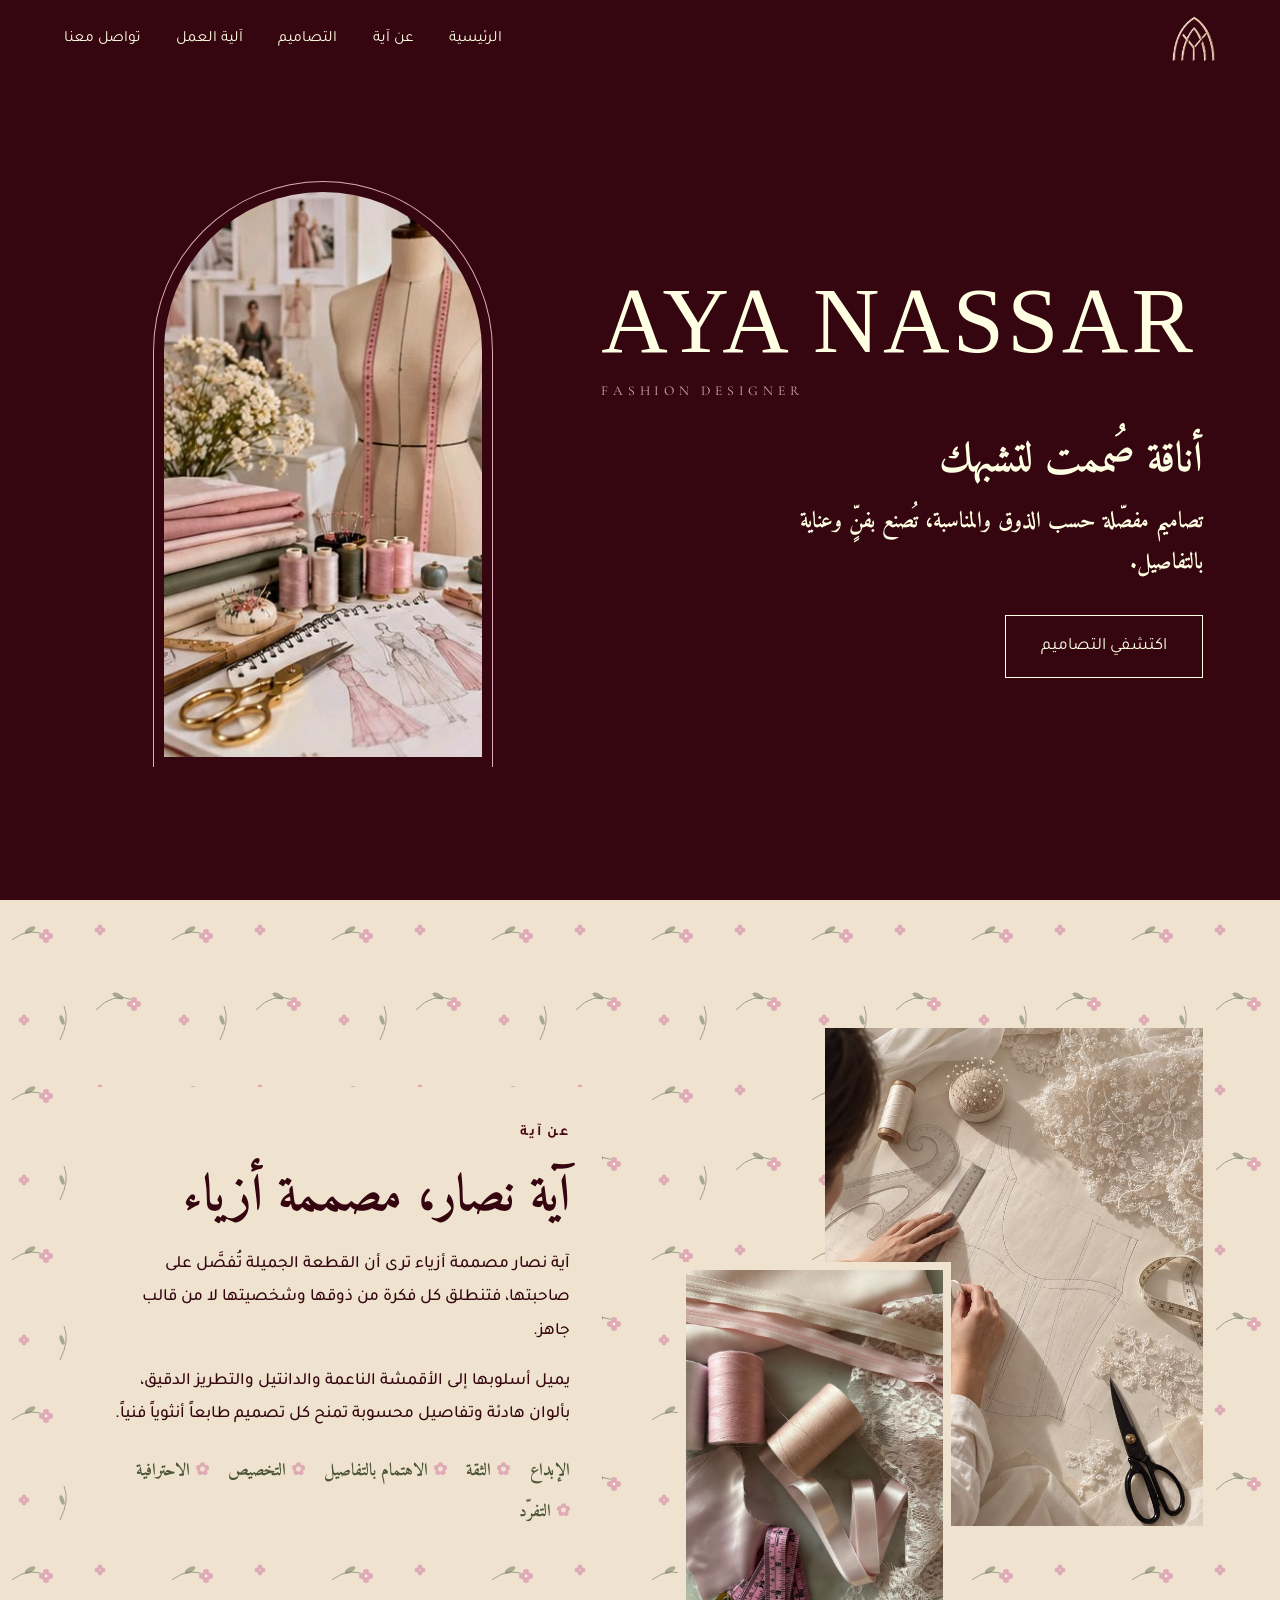
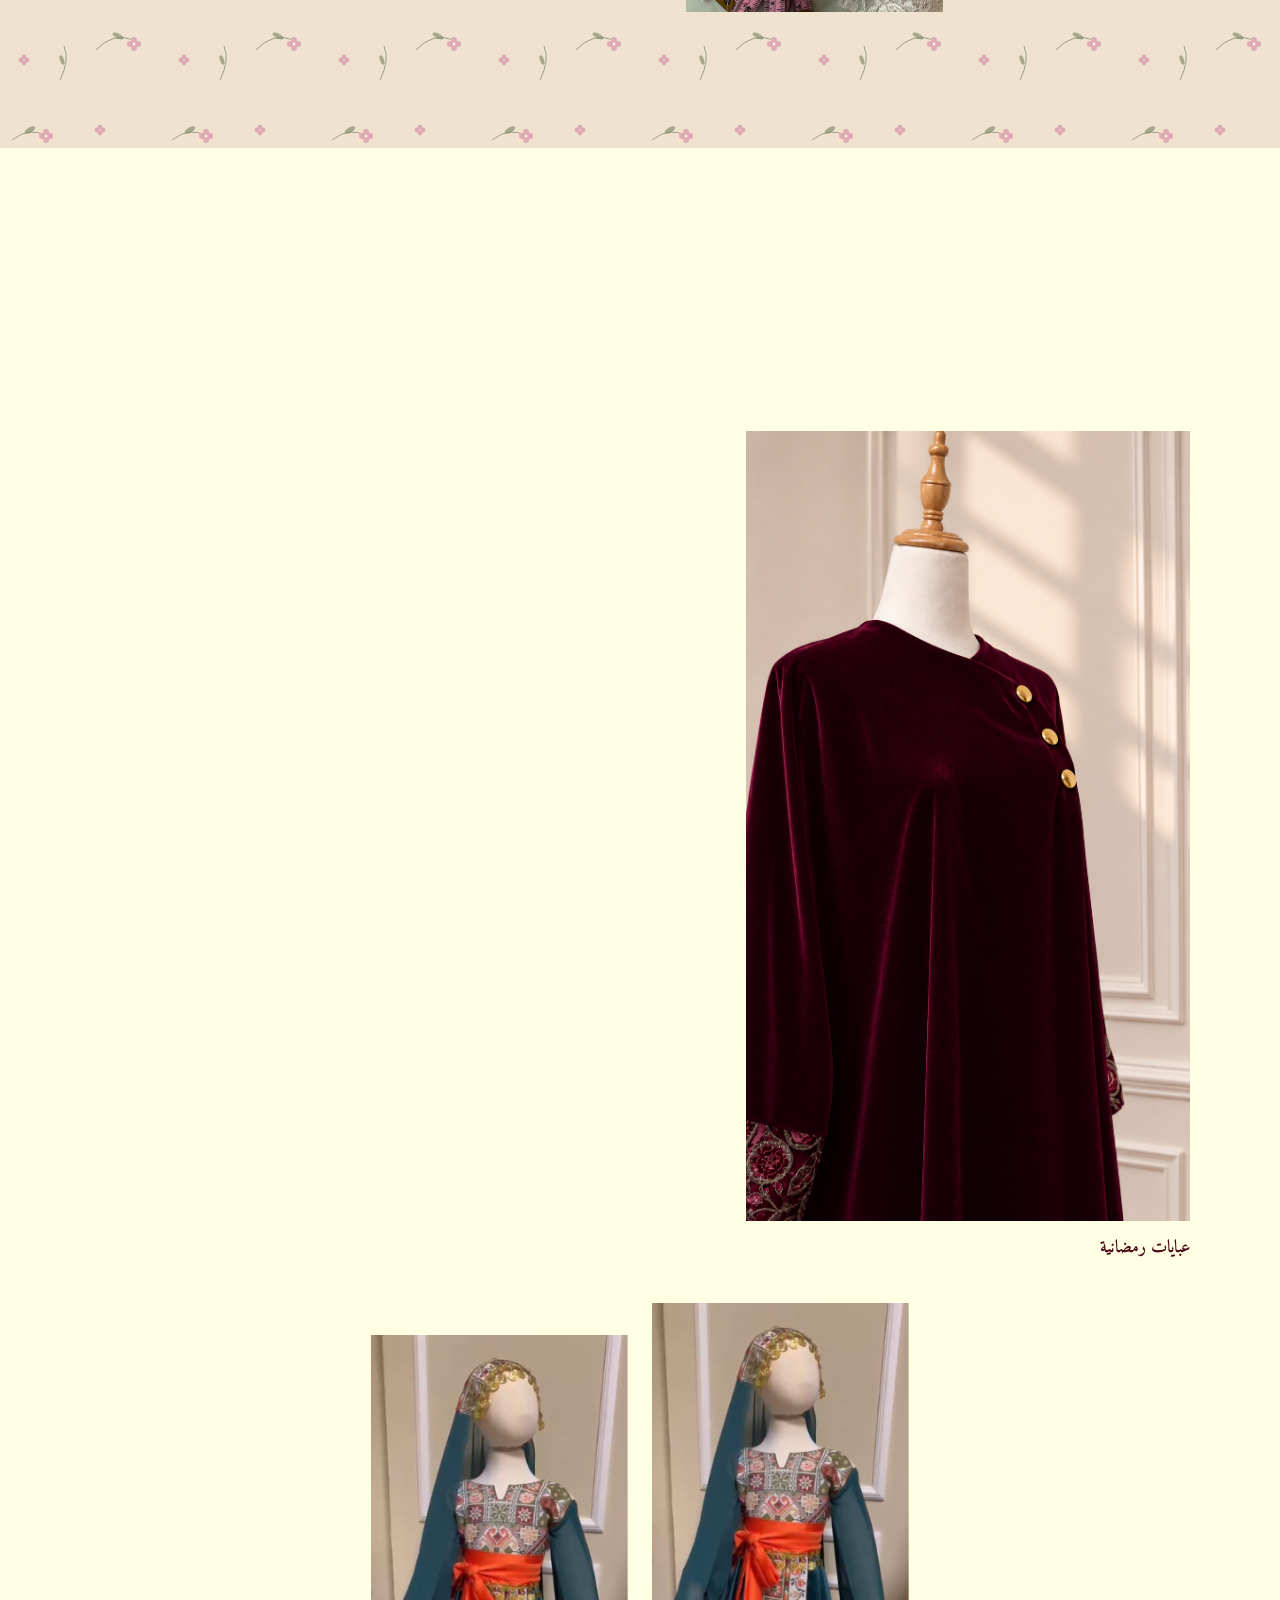
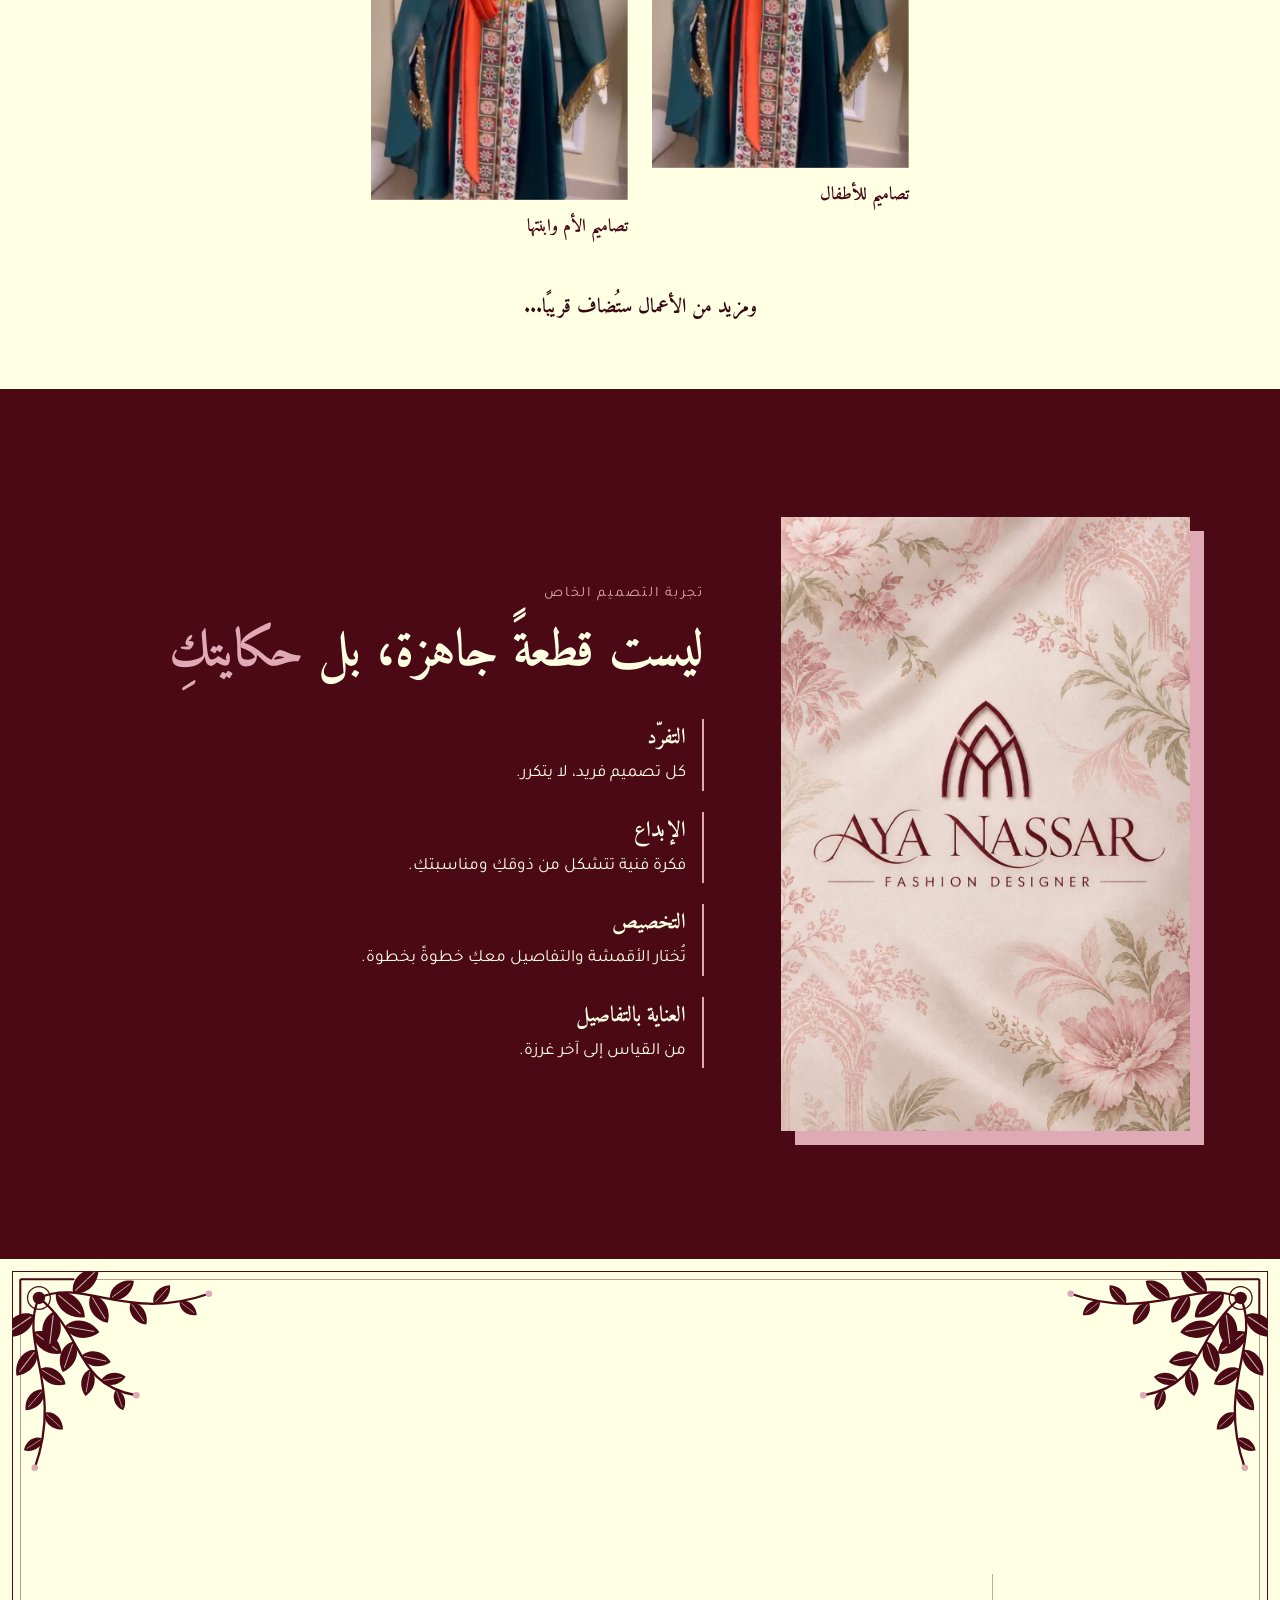
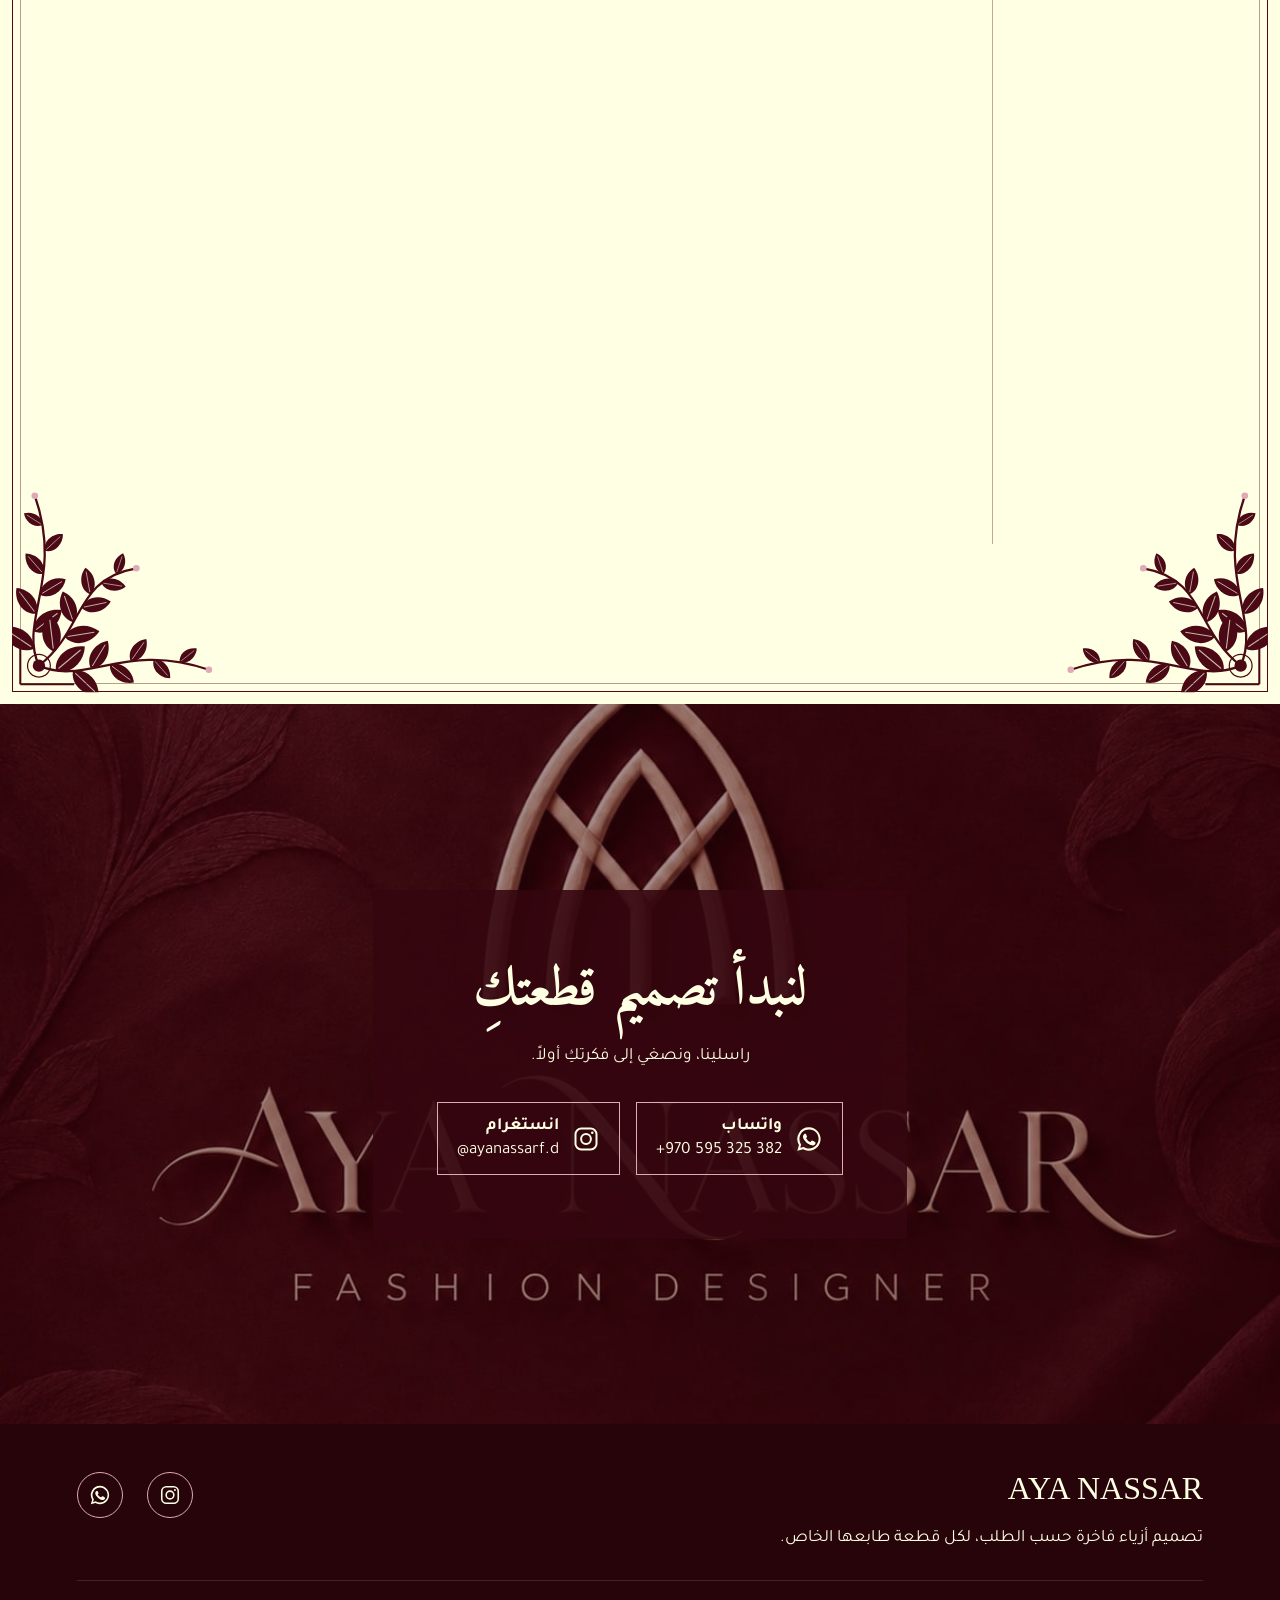
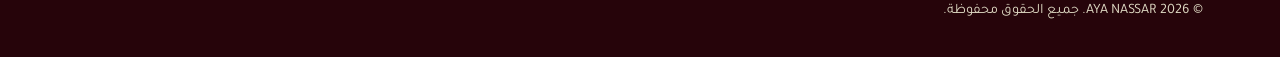
==== index.html @ 15ba4a1b "Update index.html" ====
<!DOCTYPE html>
<html lang="ar" dir="rtl">
<head>
<meta charset="utf-8">
<meta name="viewport" content="width=device-width, initial-scale=1, viewport-fit=cover">
<title>AYA NASSAR | تصميم أزياء فاخرة حسب الطلب</title>
<meta name="description" content="AYA NASSAR: تصاميم أزياء فاخرة مفصّلة حسب الذوق والمناسبة. فساتين سهرة، تصاميم خاصة، أزياء الأم وابنتها، وعبايات رمضانية.">
<meta name="theme-color" content="#8B0000">
<meta property="og:title" content="AYA NASSAR | Fashion Designer">
<meta property="og:description" content="تصاميم أزياء فاخرة، كل قطعة فريدة بذوقك أنتِ.">
<meta property="og:image" content="assets/images/pic4.jpg">
<link rel="preconnect" href="https://fonts.googleapis.com">
<link rel="preconnect" href="https://fonts.gstatic.com" crossorigin>
<link href="https://fonts.googleapis.com/css2?family=Amiri:wght@400;700&family=Cormorant+Garamond:wght@500;600&family=Great+Vibes&family=Tajawal:wght@300;400;500&display=swap" rel="stylesheet">
<link rel="stylesheet" href="style.css">
</head>
<body>
<svg width="0" height="0" style="position:absolute" aria-hidden="true" focusable="false"><defs><symbol id="corner" viewBox="0 0 210 210">
<path d="M8 8H60M8 8V60" stroke="currentColor" stroke-width="2" fill="none"/>
<circle cx="26" cy="26" r="6" fill="currentColor"/><circle cx="26" cy="26" r="11" fill="none" stroke="currentColor" stroke-width="1.2"/>
<path d="M26 26 C70 6 110 50 190 22" fill="none" stroke="currentColor" stroke-width="2.2" stroke-linecap="round"/><g transform="translate(42.4 21.2) rotate(40.0) scale(1.07)"><path d="M0 0C7-11 24-11 34 0C24 11 7 11 0 0Z" fill="currentColor"/><path d="M3 0H29" stroke="#FFFFE4" stroke-width="1" opacity=".7"/></g><g transform="translate(58.9 20.9) rotate(-43.5) scale(1.00)"><path d="M0 0C7-11 24-11 34 0C24 11 7 11 0 0Z" fill="currentColor"/><path d="M3 0H29" stroke="#FFFFE4" stroke-width="1" opacity=".7"/></g><g transform="translate(76.1 23.3) rotate(58.7) scale(0.92)"><path d="M0 0C7-11 24-11 34 0C24 11 7 11 0 0Z" fill="currentColor"/><path d="M3 0H29" stroke="#FFFFE4" stroke-width="1" opacity=".7"/></g><g transform="translate(94.5 27.0) rotate(-36.9) scale(0.85)"><path d="M0 0C7-11 24-11 34 0C24 11 7 11 0 0Z" fill="currentColor"/><path d="M3 0H29" stroke="#FFFFE4" stroke-width="1" opacity=".7"/></g><g transform="translate(114.6 30.3) rotate(55.0) scale(0.77)"><path d="M0 0C7-11 24-11 34 0C24 11 7 11 0 0Z" fill="currentColor"/><path d="M3 0H29" stroke="#FFFFE4" stroke-width="1" opacity=".7"/></g><g transform="translate(136.8 31.6) rotate(-48.5) scale(0.70)"><path d="M0 0C7-11 24-11 34 0C24 11 7 11 0 0Z" fill="currentColor"/><path d="M3 0H29" stroke="#FFFFE4" stroke-width="1" opacity=".7"/></g><g transform="translate(161.8 29.4) rotate(38.3) scale(0.62)"><path d="M0 0C7-11 24-11 34 0C24 11 7 11 0 0Z" fill="currentColor"/><path d="M3 0H29" stroke="#FFFFE4" stroke-width="1" opacity=".7"/></g><circle cx="190.0" cy="22.0" r="3.2" fill="#DFA9B6"/><path d="M26 26 C6 70 50 110 22 190" fill="none" stroke="currentColor" stroke-width="2.2" stroke-linecap="round"/><g transform="translate(21.2 42.4) rotate(146.0) scale(1.07)"><path d="M0 0C7-11 24-11 34 0C24 11 7 11 0 0Z" fill="currentColor"/><path d="M3 0H29" stroke="#FFFFE4" stroke-width="1" opacity=".7"/></g><g transform="translate(20.9 58.9) rotate(37.5) scale(1.00)"><path d="M0 0C7-11 24-11 34 0C24 11 7 11 0 0Z" fill="currentColor"/><path d="M3 0H29" stroke="#FFFFE4" stroke-width="1" opacity=".7"/></g><g transform="translate(23.3 76.1) rotate(127.3) scale(0.92)"><path d="M0 0C7-11 24-11 34 0C24 11 7 11 0 0Z" fill="currentColor"/><path d="M3 0H29" stroke="#FFFFE4" stroke-width="1" opacity=".7"/></g><g transform="translate(27.0 94.5) rotate(30.9) scale(0.85)"><path d="M0 0C7-11 24-11 34 0C24 11 7 11 0 0Z" fill="currentColor"/><path d="M3 0H29" stroke="#FFFFE4" stroke-width="1" opacity=".7"/></g><g transform="translate(30.3 114.6) rotate(131.0) scale(0.77)"><path d="M0 0C7-11 24-11 34 0C24 11 7 11 0 0Z" fill="currentColor"/><path d="M3 0H29" stroke="#FFFFE4" stroke-width="1" opacity=".7"/></g><g transform="translate(31.6 136.8) rotate(42.5) scale(0.70)"><path d="M0 0C7-11 24-11 34 0C24 11 7 11 0 0Z" fill="currentColor"/><path d="M3 0H29" stroke="#FFFFE4" stroke-width="1" opacity=".7"/></g><g transform="translate(29.4 161.8) rotate(147.7) scale(0.62)"><path d="M0 0C7-11 24-11 34 0C24 11 7 11 0 0Z" fill="currentColor"/><path d="M3 0H29" stroke="#FFFFE4" stroke-width="1" opacity=".7"/></g><circle cx="22.0" cy="190.0" r="3.2" fill="#DFA9B6"/><path d="M26 26 C70 60 60 110 120 120" fill="none" stroke="currentColor" stroke-width="2.2" stroke-linecap="round"/><g transform="translate(40.2 39.4) rotate(96.9) scale(1.07)"><path d="M0 0C7-11 24-11 34 0C24 11 7 11 0 0Z" fill="currentColor"/><path d="M3 0H29" stroke="#FFFFE4" stroke-width="1" opacity=".7"/></g><g transform="translate(50.8 53.6) rotate(9.3) scale(1.00)"><path d="M0 0C7-11 24-11 34 0C24 11 7 11 0 0Z" fill="currentColor"/><path d="M3 0H29" stroke="#FFFFE4" stroke-width="1" opacity=".7"/></g><g transform="translate(59.3 68.0) rotate(109.2) scale(0.92)"><path d="M0 0C7-11 24-11 34 0C24 11 7 11 0 0Z" fill="currentColor"/><path d="M3 0H29" stroke="#FFFFE4" stroke-width="1" opacity=".7"/></g><g transform="translate(67.0 82.0) rotate(11.7) scale(0.85)"><path d="M0 0C7-11 24-11 34 0C24 11 7 11 0 0Z" fill="currentColor"/><path d="M3 0H29" stroke="#FFFFE4" stroke-width="1" opacity=".7"/></g><g transform="translate(75.5 94.8) rotate(100.2) scale(0.77)"><path d="M0 0C7-11 24-11 34 0C24 11 7 11 0 0Z" fill="currentColor"/><path d="M3 0H29" stroke="#FFFFE4" stroke-width="1" opacity=".7"/></g><g transform="translate(86.2 105.9) rotate(-9.0) scale(0.70)"><path d="M0 0C7-11 24-11 34 0C24 11 7 11 0 0Z" fill="currentColor"/><path d="M3 0H29" stroke="#FFFFE4" stroke-width="1" opacity=".7"/></g><g transform="translate(100.5 114.5) rotate(71.3) scale(0.62)"><path d="M0 0C7-11 24-11 34 0C24 11 7 11 0 0Z" fill="currentColor"/><path d="M3 0H29" stroke="#FFFFE4" stroke-width="1" opacity=".7"/></g><circle cx="120.0" cy="120.0" r="3.2" fill="#DFA9B6"/>
</symbol></defs></svg>
<a class="skip" href="#main">تخطَّي إلى المحتوى</a>

<!-- ============ A. NAVIGATION ============ -->
<header class="nav" id="nav">
  <a class="logo" href="#home" aria-label="AYA NASSAR، الرئيسية"><img src="assets/logo/monogram.png" width="309" height="326" alt="شعار AYA NASSAR"></a>
  <button class="burger" id="burger" aria-expanded="false" aria-controls="menu" aria-label="القائمة"><span></span><span></span></button>
  <nav class="menu" id="menu" aria-label="التنقل الرئيسي">
    <a href="#home">الرئيسية</a>
    <a href="#about">عن آية</a>
    <a href="#collections">التصاميم</a>
    <a href="#process">آلية العمل</a>
    <a href="#contact">تواصل معنا</a>
  </nav>
</header>

<main id="main">
<!-- ============ B. HERO ============ -->
<section class="hero" id="home">
  <div class="hero-text">
    <h1 class="hero-name">AYA NASSAR</h1>
    <p class="eyebrow latin">FASHION DESIGNER</p>
    <!-- TEMP headline: replace once final tagline is approved -->
    <p class="hero-head">أناقة صُممت لتشبهك</p>
    <p class="hero-sub">تصاميم مفصّلة حسب الذوق والمناسبة، تُصنع بفنٍّ وعناية بالتفاصيل.</p>
    <a class="btn" href="#collections">اكتشفي التصاميم</a>
  </div>
  <figure class="hero-fig">
    <div class="arch"><img src="assets/images/pic1.jpg" width="328" height="583" alt="أتيليه AYA: مانيكان بشريط قياس وأقمشة وخيوط وسكتشات تصاميم" fetchpriority="high"></div>
    <span class="flora f1" aria-hidden="true"></span>
  </figure>
</section>

<!-- ============ C. ABOUT ============ -->
<section class="sec light floral" id="about">
  <div class="about">
    <div class="about-imgs reveal">
      <img class="a1" src="assets/images/pic2.jpg" width="736" height="970" loading="lazy" alt="يدان ترسمان باترون فستان على القماش بالمسطرة والطباشير">
      <img class="a2" src="assets/images/pic3.jpg" width="736" height="981" loading="lazy" alt="شرائط ساتان وخيوط ودانتيل بدرجات الوردي والبيج">
    </div>
    <div class="about-text reveal">
      <p class="eyebrow">عن آية</p>
      <h2>آية نصار، مصممة أزياء</h2>
      <p>آية نصار مصممة أزياء ترى أن القطعة الجميلة تُفصَّل على صاحبتها، فتنطلق كل فكرة من ذوقها وشخصيتها لا من قالب جاهز.</p>
      <p>يميل أسلوبها إلى الأقمشة الناعمة والدانتيل والتطريز الدقيق، بألوان هادئة وتفاصيل محسوبة تمنح كل تصميم طابعاً أنثوياً فنياً.</p>
      <ul class="values"><li>الإبداع</li><li>الثقة</li><li>الاهتمام بالتفاصيل</li><li>التخصيص</li><li>الاحترافية</li><li>التفرّد</li></ul>
    </div>
  </div>
</section>

<!-- ============ D. COLLECTIONS ============ -->
<section class="sec light" id="collections">
  <header class="sec-head reveal">
    <p class="eyebrow">التصاميم</p>
    <h2>من أعمال AYA</h2>
  </header>
 <div class="gallery">
    <figure class="g gA reveal"><button data-lb data-cap="عباية رمضانية من المخمل" aria-label="تكبير: عباية رمضانية من المخمل"><img src="assets/images/pic10.png" width="941" height="1672" loading="lazy" alt="عباية رمضانية من المخمل الخمري بأزرار ذهبية وتطريز عند الأكمام"></button><figcaption>عبايات رمضانية</figcaption></figure>
    <figure class="g gB reveal"><button data-lb data-cap="فستان سهرة مطرّز" aria-label="تكبير: فستان سهرة مطرّز"><img src="assets/images/pic6.png" width="289" height="522" loading="lazy" alt="فستان سهرة أزرق سماوي بتطريز دقيق على المانيكان"></button><figcaption>فساتين السهرة والمناسبات</figcaption></figure>
    <figure class="g gC reveal"><button data-lb data-cap="تصميم للأطفال" aria-label="تكبير: تصميم للأطفال"><img src="assets/images/pic9.jpg" width="1100" height="1956" loading="lazy" alt="طفلة ترتدي فستاناً أبيض بتطريز ورود وردية وشالاً وردياً"></button><figcaption>تصاميم للأطفال</figcaption></figure>
       <figure class="g gD reveal"><button data-lb data-cap="تصميم للأطفال بتطريز ذهبي" aria-label="تكبير: تصميم للأطفال بتطريز ذهبي"><img src="assets/images/pic8.png" width="290" height="522" loading="lazy" alt="ثوب أسود بزخارف ذهبية وحزام على المانيكان"></button><figcaption>تصاميم للأطفال</figcaption></figure> 
   <figure class="g gE reveal"><button data-lb data-cap="تصميم تراثي للصغيرات" aria-label="تكبير: تصميم تراثي للصغيرات"><img src="assets/images/pic8.png" width="290" height="525" loading="lazy" alt="ثوب تراثي أخضر مزرق بتطريز وحزام برتقالي لطفلة"></button><figcaption>تصاميم الأم وابنتها</figcaption></figure>
  </div>
  <p class="note reveal">ومزيد من الأعمال ستُضاف قريبًا...</p>
</section>

<!-- ============ E. CUSTOM EXPERIENCE ============ -->
<section class="sec dark alt" id="custom">
  <div class="custom">
    <figure class="custom-fig reveal"><img src="assets/images/pic5.jpg" width="1024" height="1536" loading="lazy" alt="شعار AYA Nassar فوق نقشة زهور وردية ناعمة"></figure>
    <div class="custom-text reveal">
      <p class="eyebrow">تجربة التصميم الخاص</p>
      <h2>ليست قطعةً جاهزة، بل <em>حكايتكِ</em></h2>
      <dl>
        <div><dt>التفرّد</dt><dd>كل تصميم فريد، لا يتكرر.</dd></div>
        <div><dt>الإبداع</dt><dd>فكرة فنية تتشكل من ذوقكِ ومناسبتكِ.</dd></div>
        <div><dt>التخصيص</dt><dd>تُختار الأقمشة والتفاصيل معكِ خطوةً بخطوة.</dd></div>
        <div><dt>العناية بالتفاصيل</dt><dd>من القياس إلى آخر غرزة.</dd></div>
      </dl>
    </div>
  </div>
</section>

<!-- ============ F. PROCESS ============ -->
<section class="sec process" id="process">
  <svg class="orn tl" aria-hidden="true" focusable="false"><use href="#corner"/></svg><svg class="orn tr" aria-hidden="true" focusable="false"><use href="#corner"/></svg><svg class="orn bl" aria-hidden="true" focusable="false"><use href="#corner"/></svg><svg class="orn br" aria-hidden="true" focusable="false"><use href="#corner"/></svg>
  <header class="sec-head reveal"><p class="eyebrow">آلية العمل</p><h2>رحلتكِ مع AYA في خمس مراحل</h2></header>
  <ol class="steps">
    <li class="reveal"><span class="num">١</span><h3>التواصل والاستشارة الأولية</h3><p>تبدأ الرحلة بالتواصل لفهم فكرة العميلة واحتياجاتها وتحديد موعد اللقاء.</p></li>
    <li class="reveal"><span class="num">٢</span><h3>اللقاء الأول والاتفاق</h3><p>مناقشة التصميم والموديل والتفاصيل والاتفاق على السعر.</p></li>
    <li class="reveal"><span class="num">٣</span><h3>اختيار الأقمشة والتفاصيل</h3><p>اختيار الأقمشة والخامات المناسبة بالتعاون مع العميلة.</p></li>
    <li class="reveal"><span class="num">٤</span><h3>التصميم والتنفيذ</h3><p>إعداد التصميم وأخذ القياسات والتفصيل والخياطة مع المتابعة خلال مراحل العمل.</p></li>
    <li class="reveal"><span class="num">٥</span><h3>التجربة والتسليم</h3><p>التجربة النهائية وإجراء التعديلات الضرورية ثم تسليم القطعة.</p></li>
  </ol>
</section>

<!-- ============ G. FINAL CTA ============ -->
<section class="cta" id="contact">
  <img class="cta-bg" src="assets/images/pic4.jpg" width="1212" height="1297" loading="lazy" alt="شعار AYA Nassar على خلفية بورغندي منقوشة">
  <div class="cta-box reveal">
    <h2>لنبدأ تصميم قطعتكِ</h2>
    <p>راسلينا، ونصغي إلى فكرتكِ أولاً.</p>
    <div class="contact-list">
      <a class="contact" href="https://wa.me/970595325382" target="_blank" rel="noopener" aria-label="واتساب: 970595325382+"><svg viewBox="0 0 24 24" aria-hidden="true"><path fill="currentColor" d="M12 2a10 10 0 0 0-8.6 15.1L2 22l5-1.3A10 10 0 1 0 12 2zm0 18.2c-1.5 0-3-.4-4.2-1.200l-.3-.2-3 .8.8-2.9-.2-.3A8.200 8.200 0 1 1 12 20.200zm4.500-6.100c-.2-.1-1.500-.7-1.700-.8s-.4-.1-.6.100-.6.800-.8 1-.3.200-.5.100a6.700 6.700 0 0 1-3.300-2.900c-.2-.4.200-.4.700-1.300.1-.2 0-.3 0-.4l-.8-1.900c-.2-.5-.4-.4-.6-.4h-.5a1 1 0 0 0-.7.300 3 3 0 0 0-.9 2.200 5.200 5.200 0 0 0 1.100 2.700 11.800 11.800 0 0 0 4.500 4c1.700.7 2.300.8 3.200.7a2.700 2.700 0 0 0 1.800-1.300 2.200 2.200 0 0 0 .2-1.300c-.1-.1-.3-.2-.5-.3z"/></svg><span><b>واتساب</b><bdi dir="ltr">+970 595 325 382</bdi></span></a>
      <a class="contact" href="https://www.instagram.com/ayanassarf.d?rpxt=MWltYjZqZWUzdHp2dA==" target="_blank" rel="noopener" aria-label="انستغرام AYA NASSAR"><svg viewBox="0 0 24 24" aria-hidden="true"><rect x="3" y="3" width="18" height="18" rx="5" fill="none" stroke="currentColor" stroke-width="1.7"/><circle cx="12" cy="12" r="4.200" fill="none" stroke="currentColor" stroke-width="1.7"/><circle cx="17.400" cy="6.600" r="1.100" fill="currentColor"/></svg><span><b>انستغرام</b><bdi dir="ltr">@ayanassarf.d</bdi></span></a>
    </div>
  </div>
</section>
</main>

<!-- ============ H. FOOTER ============ -->
<footer class="foot">
  <div><a class="wordmark" href="#home">AYA NASSAR</a><p>تصميم أزياء فاخرة حسب الطلب، لكل قطعة طابعها الخاص.</p></div>
  <div class="links">
    <a class="icon-link" href="https://www.instagram.com/ayanassarf.d?rpxt=MWltYjZqZWUzdHp2dA==" target="_blank" rel="noopener" aria-label="انستغرام"><svg viewBox="0 0 24 24" aria-hidden="true"><rect x="3" y="3" width="18" height="18" rx="5" fill="none" stroke="currentColor" stroke-width="1.7"/><circle cx="12" cy="12" r="4.200" fill="none" stroke="currentColor" stroke-width="1.7"/><circle cx="17.400" cy="6.600" r="1.100" fill="currentColor"/></svg></a>
    <a class="icon-link" href="https://wa.me/970595325382" target="_blank" rel="noopener" aria-label="واتساب"><svg viewBox="0 0 24 24" aria-hidden="true"><path fill="currentColor" d="M12 2a10 10 0 0 0-8.6 15.1L2 22l5-1.3A10 10 0 1 0 12 2zm0 18.2c-1.5 0-3-.4-4.2-1.200l-.3-.2-3 .8.8-2.9-.2-.3A8.200 8.200 0 1 1 12 20.200zm4.500-6.100c-.2-.1-1.500-.7-1.700-.8s-.4-.1-.6.100-.6.800-.8 1-.3.200-.5.100a6.700 6.700 0 0 1-3.300-2.900c-.2-.4.200-.4.700-1.300.1-.2 0-.3 0-.4l-.8-1.900c-.2-.5-.4-.4-.6-.4h-.5a1 1 0 0 0-.7.300 3 3 0 0 0-.9 2.200 5.200 5.200 0 0 0 1.100 2.700 11.800 11.800 0 0 0 4.500 4c1.700.7 2.300.8 3.200.7a2.700 2.700 0 0 0 1.800-1.300 2.200 2.200 0 0 0 .2-1.300c-.1-.1-.3-.2-.5-.3z"/></svg></a>
  </div>
  <small>© <span id="yr">2026</span> AYA NASSAR. جميع الحقوق محفوظة.</small>
</footer>

<!-- Lightbox -->
<div class="lb" id="lb" role="dialog" aria-modal="true" aria-label="عرض الصورة" hidden>
  <button class="lb-x" aria-label="إغلاق">✕</button>
  <button class="lb-n" data-d="1" aria-label="التالي">‹</button>
  <figure><img alt=""><figcaption></figcaption></figure>
  <button class="lb-p" data-d="-1" aria-label="السابق">›</button>
</div>
<script src="script.js"></script>
</body>
</html>
---- style.css ----
/* ===== AYA NASSAR — style.css ===== */
:root{
  --burg:#4a0914;          /* Deep Burgundy */
  --burg-deep:#35060f;     /* Darkest burgundy (page base) */
  --ink:#35060f;           /* text on light sections */
  --cream:#FFFFE4;         /* Warm Off-White */
  --beige:#EFE3D0;         /* Soft Beige */
  --pink:#DFA9B6;          /* Dusty Baby Pink */
  --olive:#778064; --olive-text:#4d5638;         /* Soft Olive */
  --head:'Amiri',serif; --body:'Tajawal',sans-serif; --latin:'Cormorant Garamond',serif;
  --ease:cubic-bezier(.2,.7,.2,1);
  /* Ditsy floral tile (SVG, no external files) */
  --floral:url("data:image/svg+xml,%3Csvg xmlns='http://www.w3.org/2000/svg' width='160' height='160'%3E%3Cg fill='none' stroke='%23778064' stroke-width='1' opacity='.7'%3E%3Cpath d='M12 40q18-14 34-4M96 110q16-18 38-10M60 140q10-20 4-34'/%3E%3C/g%3E%3Cg fill='%23778064' opacity='.6'%3E%3Cellipse cx='30' cy='30' rx='6' ry='2.5' transform='rotate(-30 30 30)'/%3E%3Cellipse cx='118' cy='96' rx='6' ry='2.5' transform='rotate(25 118 96)'/%3E%3Cellipse cx='62' cy='120' rx='5' ry='2' transform='rotate(70 62 120)'/%3E%3C/g%3E%3Cg fill='%23DFA9B6'%3E%3Cg transform='translate(46 36)'%3E%3Ccircle r='3' cy='-4'/%3E%3Ccircle r='3' cx='4'/%3E%3Ccircle r='3' cy='4'/%3E%3Ccircle r='3' cx='-4'/%3E%3C/g%3E%3Cg transform='translate(134 104)'%3E%3Ccircle r='3' cy='-4'/%3E%3Ccircle r='3' cx='4'/%3E%3Ccircle r='3' cy='4'/%3E%3Ccircle r='3' cx='-4'/%3E%3C/g%3E%3Cg transform='translate(100 30)'%3E%3Ccircle r='2.4' cy='-3'/%3E%3Ccircle r='2.4' cx='3'/%3E%3Ccircle r='2.4' cy='3'/%3E%3Ccircle r='2.4' cx='-3'/%3E%3C/g%3E%3Cg transform='translate(24 120)'%3E%3Ccircle r='2.4' cy='-3'/%3E%3Ccircle r='2.4' cx='3'/%3E%3Ccircle r='2.4' cy='3'/%3E%3Ccircle r='2.4' cx='-3'/%3E%3C/g%3E%3C/g%3E%3Cg fill='%23FFFFE4'%3E%3Ccircle cx='46' cy='36' r='1.2'/%3E%3Ccircle cx='134' cy='104' r='1.2'/%3E%3C/g%3E%3C/svg%3E");
}
*{box-sizing:border-box;margin:0}
html{scroll-behavior:smooth;scroll-padding-top:4.5rem}
body{background:var(--burg-deep);color:var(--cream);font:400 1.08rem/1.95 var(--body);overflow-x:hidden}
img{max-width:100%;height:auto;display:block}
a{color:inherit;text-decoration:none}
h1,h2,h3{font-family:var(--head);font-weight:700;line-height:1.35}
.skip{position:absolute;inset-inline-start:-999px}.skip:focus{inset-inline-start:1rem;top:1rem;background:var(--cream);color:var(--burg);padding:.5rem 1rem;z-index:99}
:focus-visible{outline:2px solid var(--pink);outline-offset:3px}
.eyebrow{font-size:.9rem;letter-spacing:.12em;color:var(--pink);margin-bottom:.6rem}
.latin{font-family:var(--latin);direction:ltr}
.btn{display:inline-block;padding:.85rem 2.2rem;border:1px solid var(--cream);color:var(--cream);transition:.4s var(--ease)}
.btn:hover{background:var(--cream);color:var(--burg)}

/* NAV */
.nav{position:fixed;inset:0 0 auto;z-index:20;display:flex;align-items:center;justify-content:space-between;padding:1rem clamp(1rem,5vw,4rem);transition:.4s}
.nav.solid{background:rgba(53,6,15,.96);backdrop-filter:blur(8px)}
.wordmark{font:400 2rem/1 'Alex Brush',cursive;direction:ltr;white-space:nowrap;text-transform:uppercase}
.menu{display:flex;gap:2.2rem}
.menu a{position:relative;font-size:.98rem}
.menu a::after{content:"";position:absolute;inset:auto 0 -4px;height:1px;background:var(--pink);transform:scaleX(0);transition:.4s var(--ease)}
.menu a:hover::after{transform:scaleX(1)}
.burger{display:none;background:none;border:0;width:42px;height:42px;cursor:pointer;position:relative}
.burger span{position:absolute;inset-inline:9px;height:1.5px;background:var(--cream);transition:.4s var(--ease)}
.burger span:first-child{top:16px}.burger span:last-child{top:25px}
.burger[aria-expanded=true] span:first-child{top:20px;transform:rotate(45deg)}
.burger[aria-expanded=true] span:last-child{top:20px;transform:rotate(-45deg)}

/* HERO */
.hero{min-height:100svh;display:grid;grid-template-columns:1.1fr .9fr;align-items:center;gap:2rem;padding:7rem clamp(1rem,6vw,6rem) 4rem;background:var(--burg-deep)}
/* Hero monogram + calligraphic name */
.hero-name{font:400 clamp(3.1rem,7.2vw,6.1rem)/1.12 'Alex Brush',cursive;direction:ltr;text-align:start;text-transform:uppercase;margin:0 0 .3rem;color:var(--cream);letter-spacing:.035em;white-space:nowrap}
.hero-text .eyebrow{margin:0 0 1.6rem;letter-spacing:.35em;font-size:.85rem}
.hero-head{font:700 clamp(1.7rem,3.4vw,2.6rem)/1.5 var(--head)}
.hero-sub{max-width:30rem;margin:.6rem 0 2rem;font:700 clamp(1.15rem,2vw,1.4rem)/1.8 var(--head);color:var(--cream)}
.hero-fig{position:relative;justify-self:center;width:min(100%,340px)}
.arch{border-radius:200px 200px 0 0;overflow:hidden;border:1px solid var(--pink);padding:10px;border-bottom:0}
.arch img{border-radius:190px 190px 0 0;width:100%;aspect-ratio:328/583;object-fit:cover}
.flora{position:absolute;width:120px;height:120px;background:var(--beige) var(--floral);border-radius:50%;opacity:.9;z-index:-1}
.f1{inset:auto auto -30px -40px}
.hero-text>*{opacity:0;transform:translateY(24px);animation:up 1s var(--ease) forwards}
.hero-text>:nth-child(2){animation-delay:.15s}.hero-text>:nth-child(3){animation-delay:.3s}.hero-text>:nth-child(4){animation-delay:.45s}.hero-text>:nth-child(5){animation-delay:.6s}
@keyframes up{to{opacity:1;transform:none}}

/* SECTIONS */
.sec{padding:clamp(4rem,10vw,8rem) clamp(1rem,6vw,6rem)}
.sec.light{background:var(--beige);color:var(--ink);font-weight:500}
.sec.floral{background:var(--beige) var(--floral)}
.sec.dark{background:var(--burg-deep)}

.light .eyebrow{color:var(--burg);font-weight:700}
.sec-head{margin-bottom:3rem}.sec h2{font-size:clamp(1.8rem,4.5vw,3.2rem)}

/* ABOUT */
.about{display:grid;grid-template-columns:1fr 1fr;gap:clamp(2rem,6vw,5rem);align-items:center;max-width:1200px;margin:auto}
.about-imgs{position:relative;padding-bottom:18%}
.a1{width:72%}.a2{position:absolute;width:52%;inset:auto auto 0 0;border:8px solid var(--beige)}
.about-text{background:var(--beige);padding:2rem}
.about-text h2{margin-bottom:1rem}.about-text p{margin-bottom:1rem}
.values{display:flex;flex-wrap:wrap;gap:.5rem 1.2rem;list-style:none;padding:0;margin-top:1.4rem;font-family:var(--head);color:var(--olive-text);font-weight:700}
.values li+li::before{content:"✿ ";color:var(--pink)}

/* GALLERY — asymmetric, original proportions kept */
.gallery{display:grid;grid-template-columns:repeat(12,1fr);gap:1.5rem;align-items:start;max-width:1100px;margin:auto}
.g{position:relative}
.gA{grid-column:1/6}.gB{grid-column:6/9;margin-top:5rem}.gC{grid-column:9/13;margin-top:1.5rem}
.gD{grid-column:4/7;margin-top:1rem}.gE{grid-column:7/10;margin-top:3rem}
.g button{display:block;width:100%;padding:0;border:0;background:none;cursor:zoom-in;overflow:hidden}
.g img{width:100%;transition:transform 1.2s var(--ease)}
.g button:hover img{transform:scale(1.05)}
.g figcaption{margin-top:.7rem;font:700 1.1rem var(--head);color:var(--burg)}
.note{text-align:center;margin-top:3rem;font:700 1.25rem var(--head)}
#collections{padding-bottom:clamp(2.5rem,5vw,4rem)}
#collections .sec-head h2{color:var(--burg)}

/* CUSTOM */
.custom{display:grid;grid-template-columns:.8fr 1.2fr;gap:clamp(2rem,6vw,5rem);align-items:center;max-width:1100px;margin:auto}
.custom-fig img{max-height:80vh;width:auto;margin:auto;box-shadow:14px 14px 0 var(--pink)}
.custom em{font-style:normal;color:var(--olive-text)}
.custom h2{margin-bottom:2rem}
dl{display:grid;gap:1.3rem}dt{font:700 1.35rem var(--head)}dd{font-weight:500}
dl>div{border-inline-start:2px solid var(--pink);padding-inline-start:1rem}

/* PROCESS timeline */
.steps{list-style:none;padding:0;max-width:760px;margin:auto;position:relative}
.steps::before{content:"";position:absolute;inset:0 auto 0 auto;inset-inline-start:1.7rem;width:1px;background:var(--pink);opacity:.6}
.steps li{position:relative;padding:0 5rem 3rem 0}
.num{position:absolute;inset-inline-start:0;top:0;width:3.4rem;height:3.4rem;border-radius:50%;background:var(--cream);color:var(--burg);display:grid;place-items:center;font:700 1.5rem var(--head)}
.steps li{padding:0 0 3rem;padding-inline-start:5rem}
.steps h3{font-size:1.5rem;color:var(--pink)}

/* CTA */
.cta{position:relative;min-height:80svh;display:grid;place-items:center;text-align:center;padding:4rem 1rem;overflow:hidden}
.cta-bg{position:absolute;inset:0;width:100%;height:100%;object-fit:cover;opacity:.55}
.cta-box{position:relative;background:rgba(53,6,15,.88);padding:clamp(2rem,6vw,4rem);max-width:34rem}
.cta h2{font-size:clamp(2rem,5vw,3.4rem)}.cta p{margin:.8rem 0 1.8rem}

/* FOOTER */
.foot{background:#26040a;display:grid;grid-template-columns:1.5fr 1fr;gap:1.5rem;padding:3rem clamp(1rem,6vw,6rem) 2rem}
.foot p{margin-top:.5rem}.links{display:flex;gap:1.5rem;align-items:start;justify-content:end}
.foot small{grid-column:1/-1;opacity:.85;border-top:1px solid rgba(255,255,228,.15);padding-top:1rem}

/* LIGHTBOX */
.lb{position:fixed;inset:0;z-index:50;background:rgba(25,3,8,.97);display:grid;grid-template-columns:auto 1fr auto;align-items:center;padding:1rem;animation:fade .4s}
.lb[hidden]{display:none}
.lb figure{text-align:center}.lb img{max-height:80vh;width:auto;margin:auto}.lb figcaption{margin-top:.8rem;font-family:var(--head)}
.lb button{background:none;border:1px solid var(--pink);color:var(--cream);width:2.8rem;height:2.8rem;border-radius:50%;font-size:1.4rem;cursor:pointer}
.lb-x{position:absolute;top:1rem;inset-inline-start:1rem}
@keyframes fade{from{opacity:0}}

/* REVEAL */
.reveal{opacity:0;transform:translateY(30px);transition:opacity 1s var(--ease),transform 1s var(--ease)}
.reveal.in{opacity:1;transform:none}

/* RESPONSIVE */
@media(max-width:860px){
  .burger{display:block}
  .menu{position:fixed;inset:0;background:var(--burg-deep);flex-direction:column;justify-content:center;align-items:center;gap:1.8rem;font:700 1.8rem var(--head);opacity:0;visibility:hidden;transition:.5s var(--ease)}
  .menu.open{opacity:1;visibility:visible}.burger{z-index:2}
  .hero{grid-template-columns:1fr;text-align:center;padding-top:6rem}  .hero-name{text-align:center}.hero-sub{margin-inline:auto}.hero-fig{width:min(70%,280px);order:-1}
  .about,.custom,.foot{grid-template-columns:1fr}
  .custom-fig{order:-1}.custom-fig img{max-height:60vh}
  .gallery{grid-template-columns:1fr 1fr;gap:1.2rem 1rem}
  .gA,.gB,.gC,.gD,.gE{grid-column:auto;margin-top:0}
  .gA{order:1;grid-column:1/-1;width:80%;justify-self:center}.gC{order:2;grid-column:1/-1;width:80%;justify-self:center}
  .gB{order:3}.gD{order:4}.gE{order:5;grid-column:1/-1;width:50%;justify-self:center}
  .links{justify-content:start}
}
@media(prefers-reduced-motion:reduce){
  html{scroll-behavior:auto}*{animation:none!important;transition:none!important}
  .reveal,.hero-text>*{opacity:1;transform:none}
}

/* Monogram watermark: light decorative touch on selected dark sections */

/* Contact buttons + icons */
.contact-list{display:flex;flex-wrap:wrap;gap:1rem;justify-content:center;margin-top:1.8rem}
.contact{display:flex;align-items:center;gap:.8rem;padding:.7rem 1.2rem;border:1px solid var(--pink);text-align:start;transition:.4s var(--ease)}
.contact:hover{background:var(--cream);color:var(--burg);border-color:var(--cream)}
.contact svg{width:28px;height:28px;flex:none}
.contact span{display:flex;flex-direction:column;line-height:1.4}.contact b{font-weight:700}
.icon-link{display:grid;place-items:center;width:46px;height:46px;border:1px solid var(--pink);border-radius:50%;border-bottom:1px solid var(--pink)!important;transition:.4s var(--ease)}
.icon-link svg{width:22px;height:22px}.icon-link:hover{background:var(--cream);color:var(--burg)}

/* Custom section: dark variant (keeps light/dark rhythm now that works + process are off-white) */
.sec.alt{background:var(--burg);color:var(--cream)}
.alt .eyebrow{color:var(--pink)}.alt em{color:var(--pink)}.alt dt{color:var(--cream)}.alt dd{font-weight:400}
.alt .custom-fig img{box-shadow:14px 14px 0 var(--pink)}

/* Process: solid off-white, framed by corner ornaments (never behind content) */
.sec.process{position:relative;background:var(--cream);color:var(--ink);padding-block:clamp(7.5rem,14vw,10rem);padding-inline:clamp(1.8rem,8vw,6rem);font-weight:500}
.process::before{content:"";position:absolute;inset:12px;border:1px solid var(--burg);pointer-events:none}
.process::after{content:"";position:absolute;inset:20px;border:1px solid var(--burg);opacity:.4;pointer-events:none}
.process .eyebrow{color:var(--burg);font-weight:700}.process h2{color:var(--burg)}
.process .steps::before{background:var(--burg);opacity:.35}
.process .num{background:var(--burg);color:var(--cream)}
.process .steps h3{color:var(--burg)}
.orn{position:absolute;width:clamp(96px,17vw,220px);aspect-ratio:1;color:var(--burg);pointer-events:none}
.orn.tl{top:12px;left:12px}.orn.tr{top:12px;right:12px;transform:scaleX(-1)}
.orn.bl{bottom:12px;left:12px;transform:scaleY(-1)}.orn.br{bottom:12px;right:12px;transform:scale(-1)}
.logo{position:relative;z-index:2;display:block}.logo img{height:46px;width:auto}
#collections{background:var(--cream)}
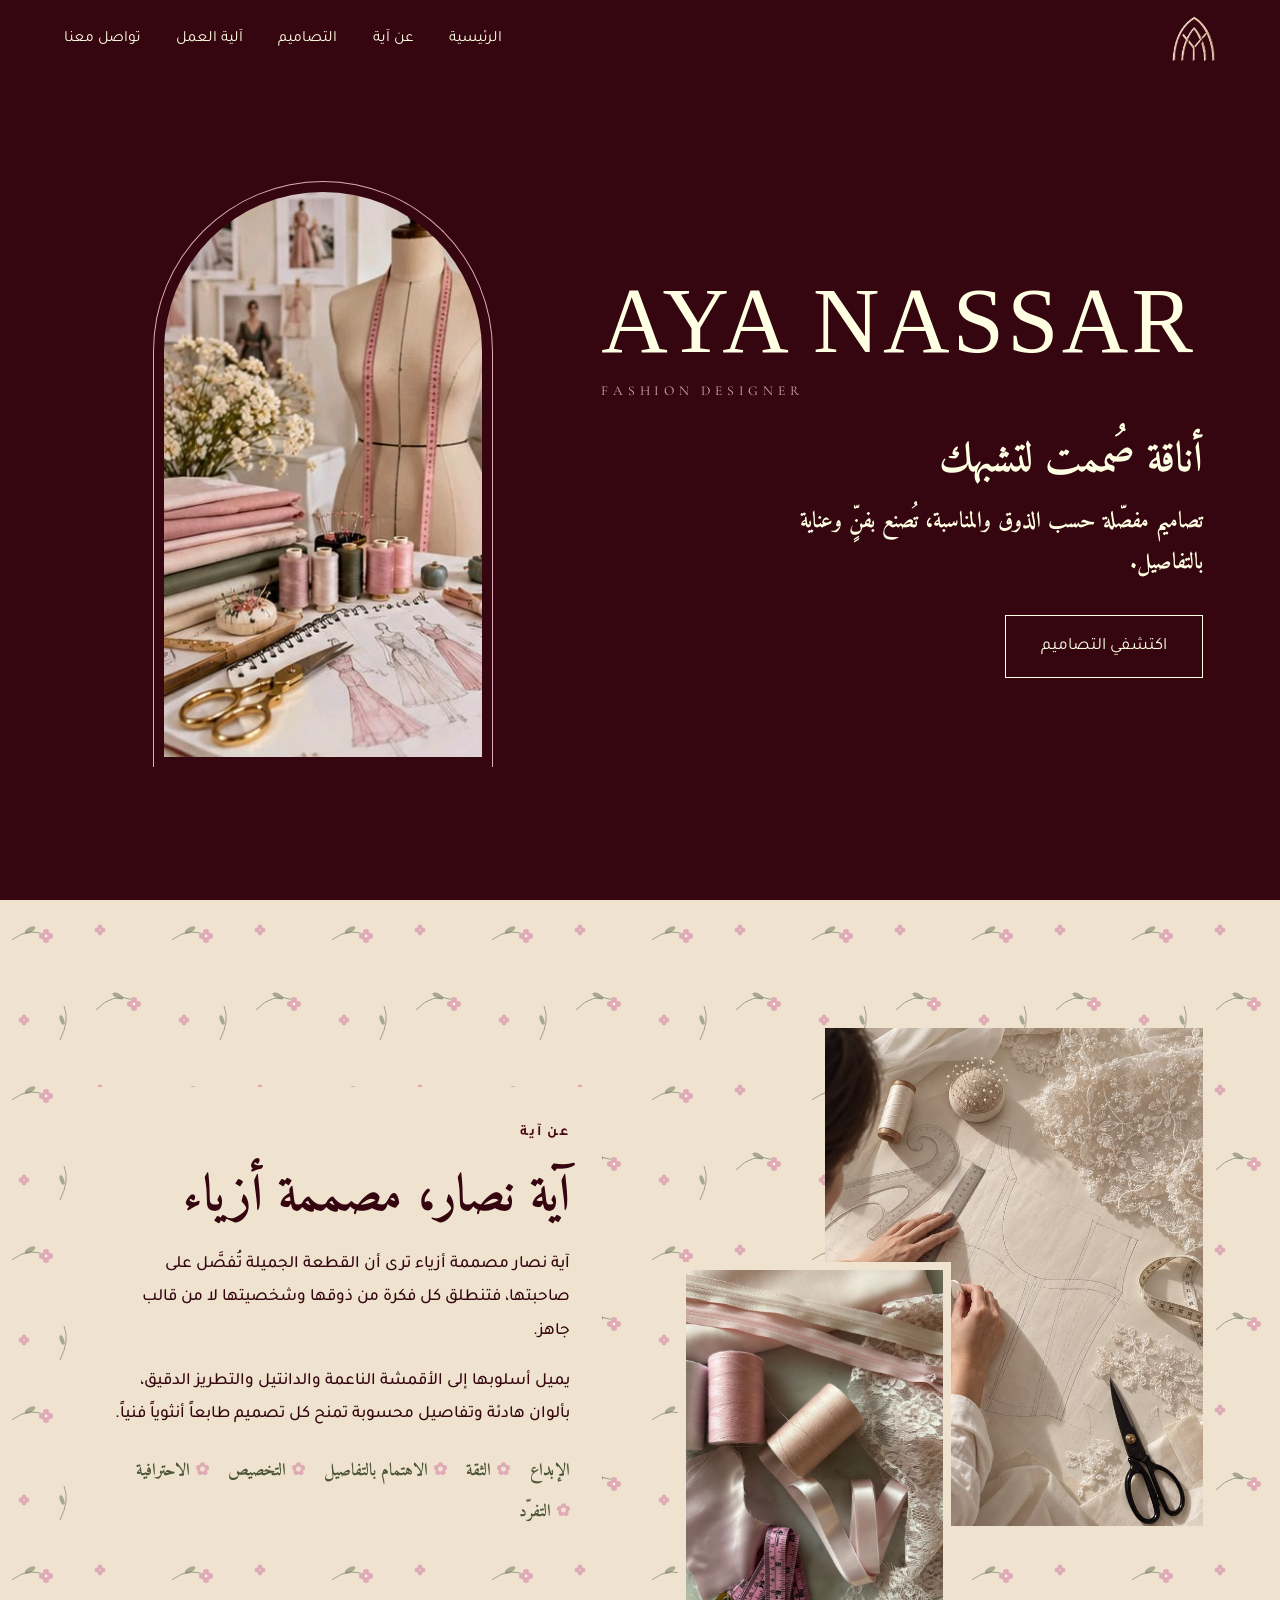
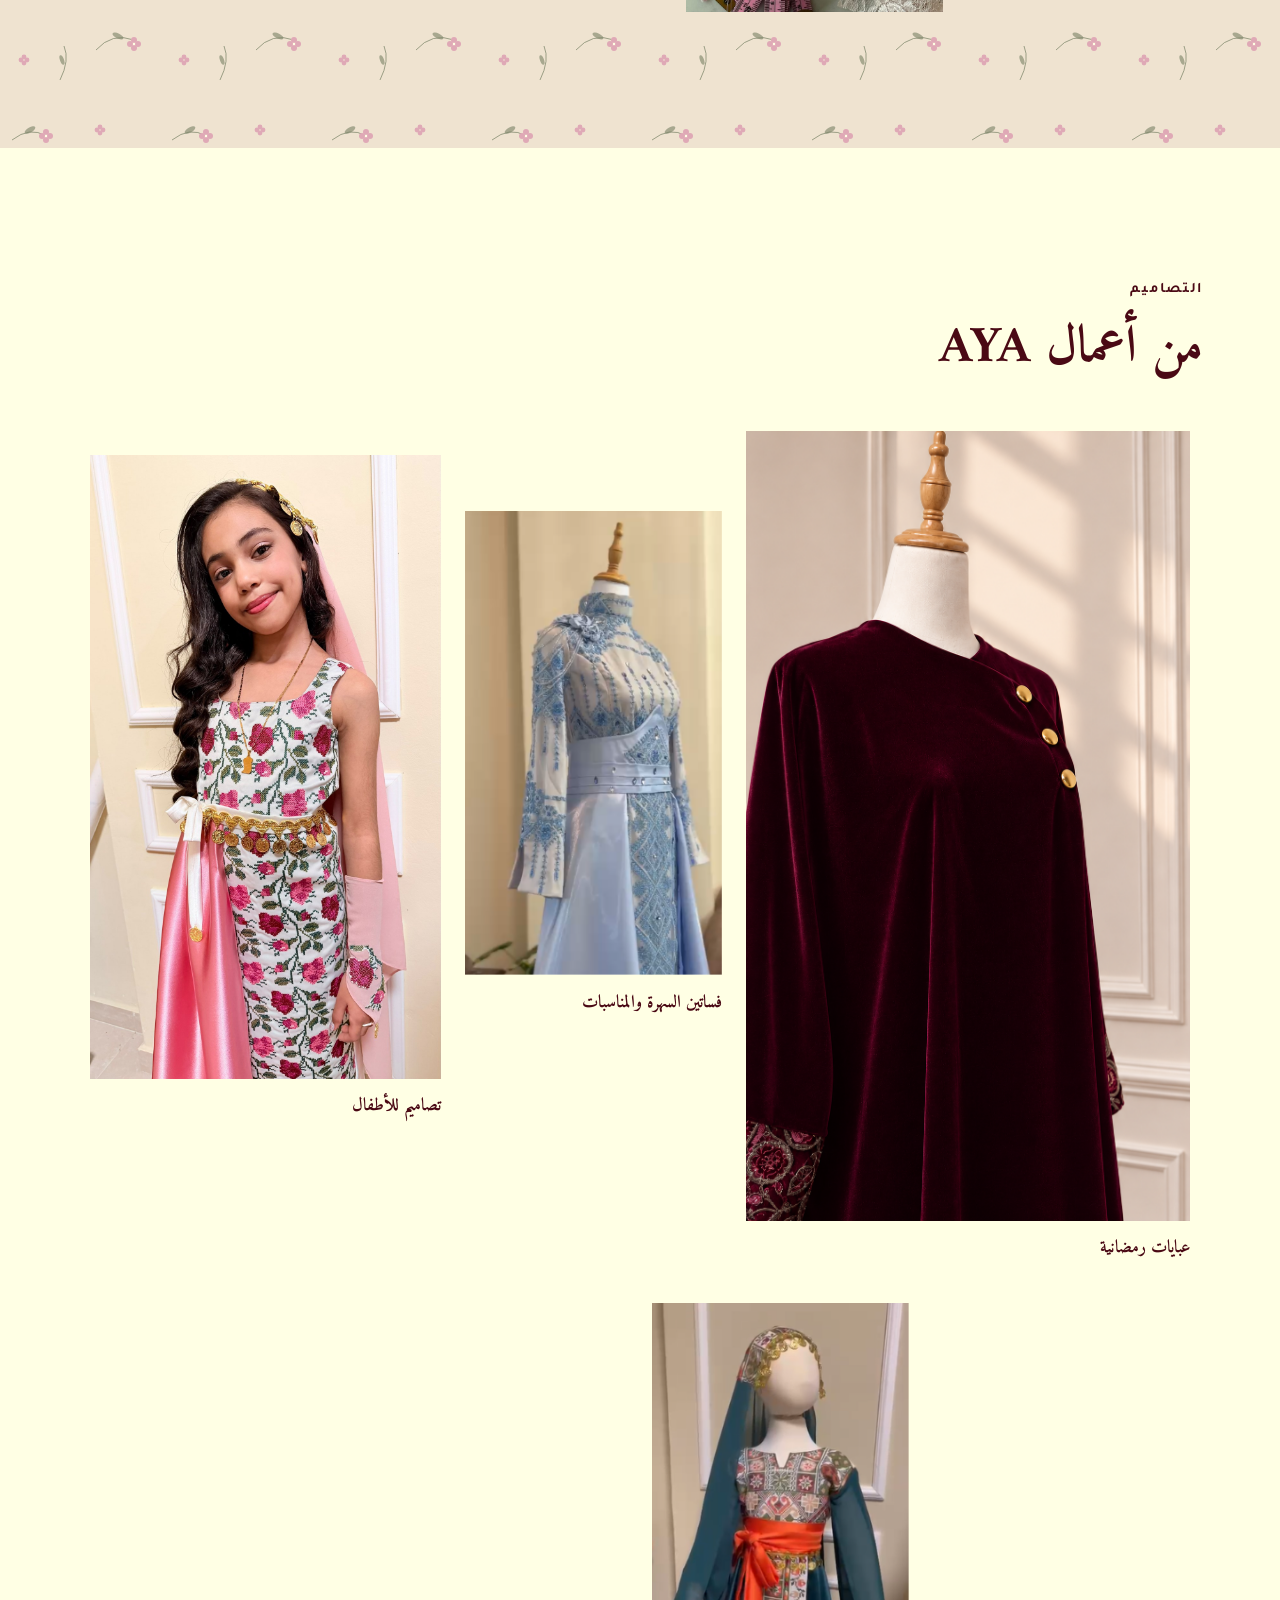
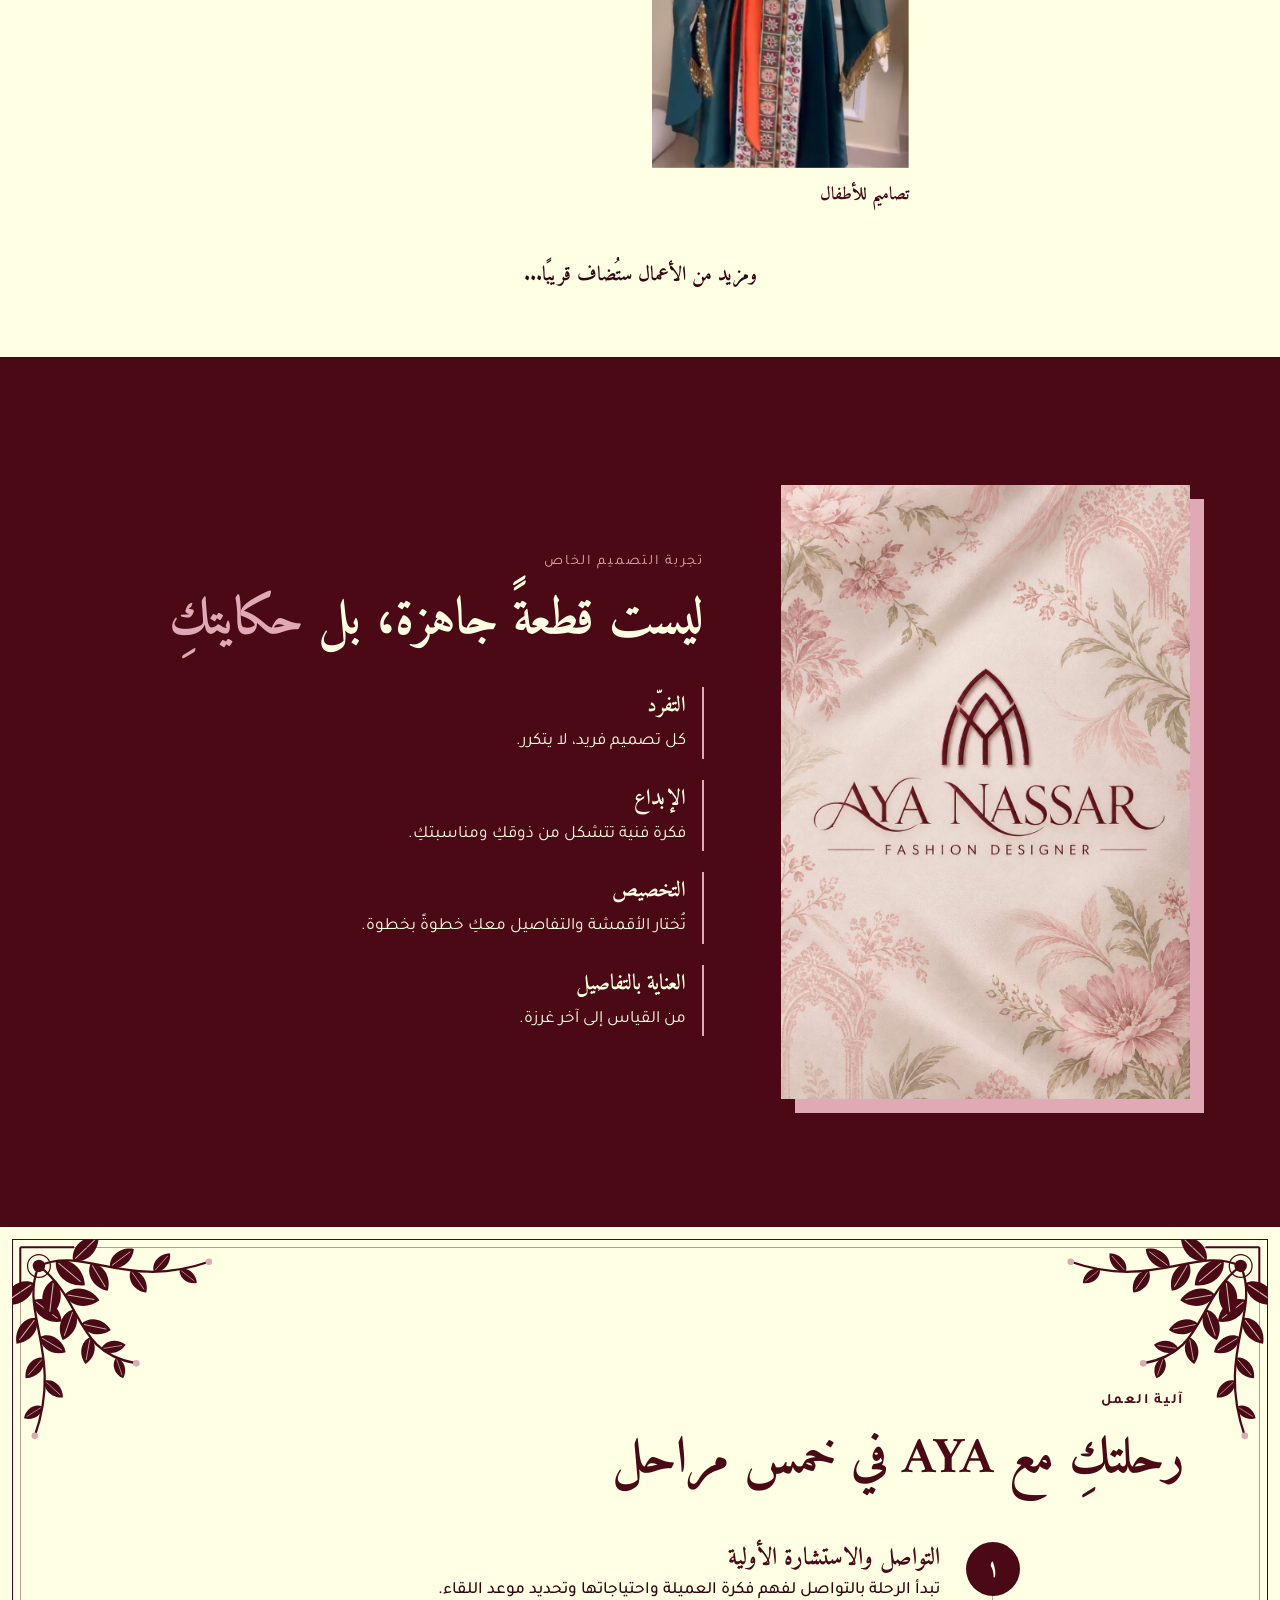
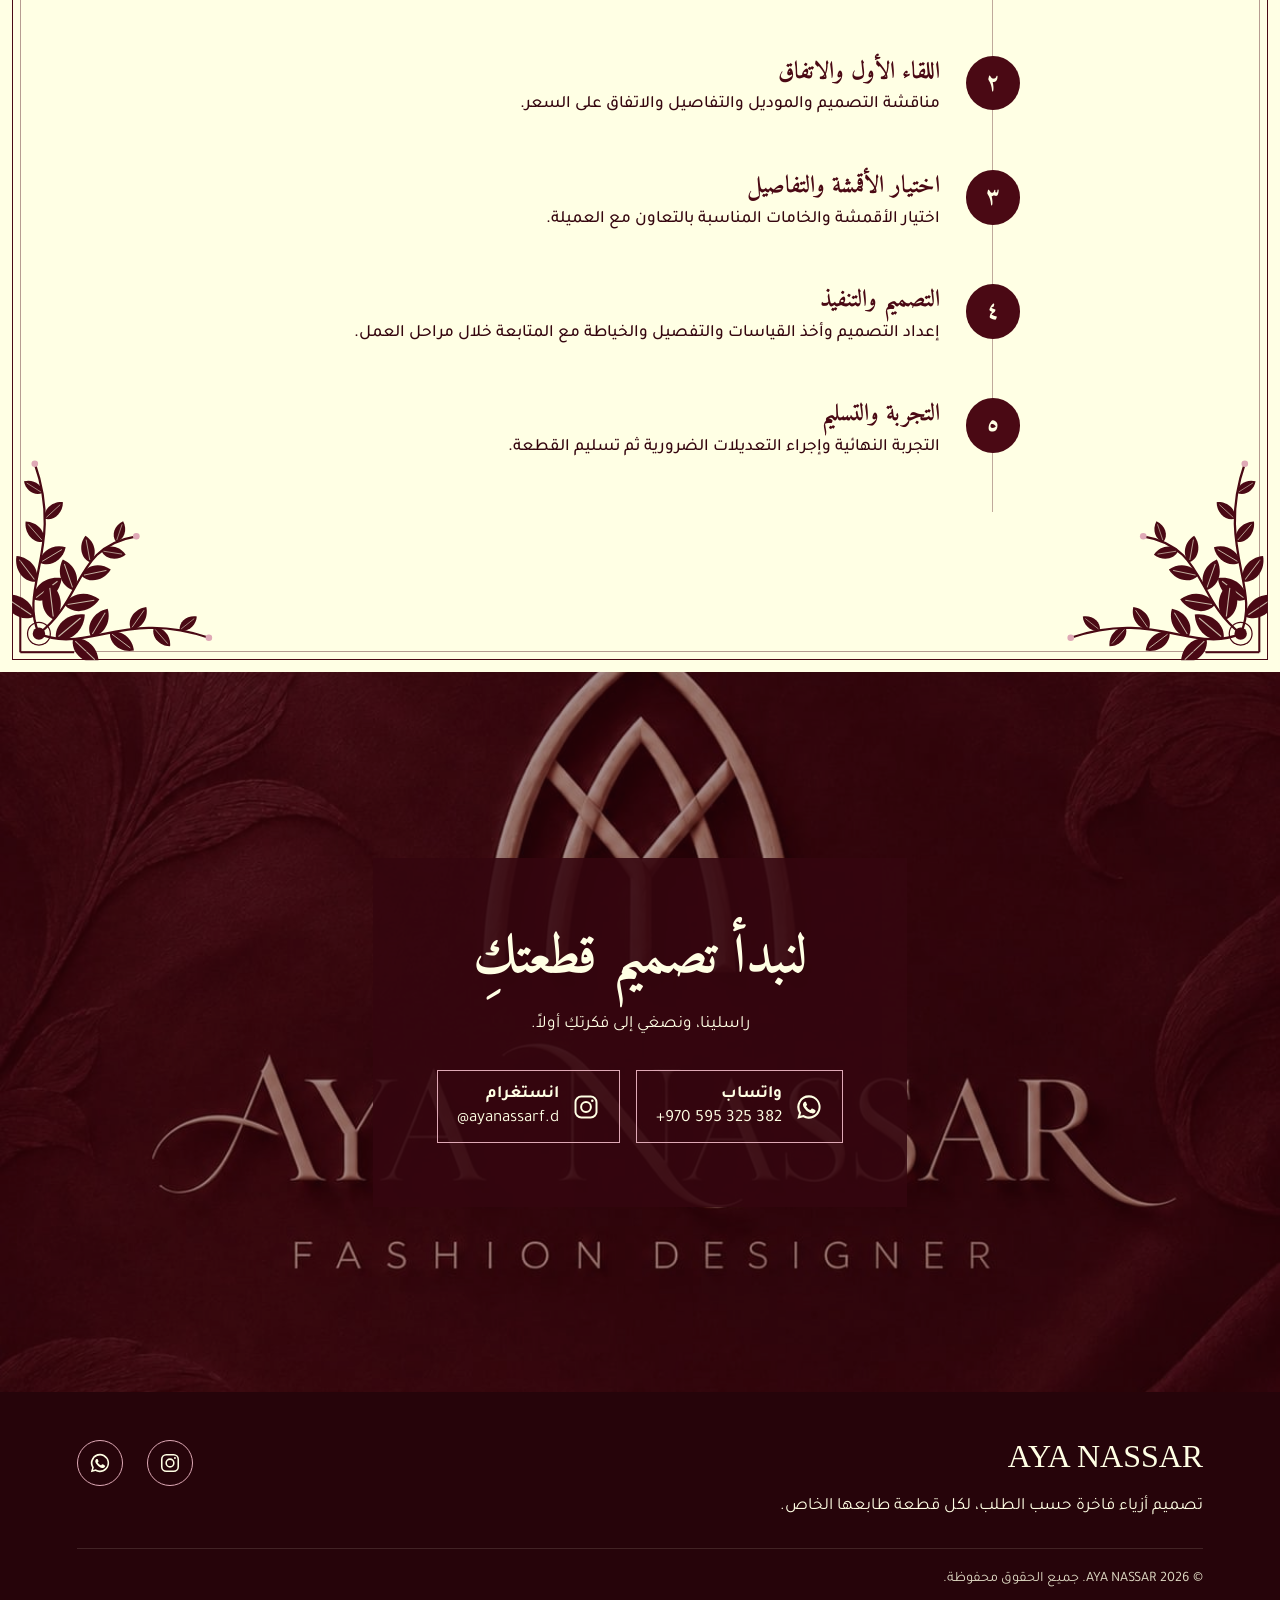
==== commit 223c6057: "Update index.html" ====
--- a/index.html
+++ b/index.html
@@ -80,7 +80,6 @@
     <figure class="g gB reveal"><button data-lb data-cap="فستان سهرة مطرّز" aria-label="تكبير: فستان سهرة مطرّز"><img src="assets/images/pic6.png" width="289" height="522" loading="lazy" alt="فستان سهرة أزرق سماوي بتطريز دقيق على المانيكان"></button><figcaption>فساتين السهرة والمناسبات</figcaption></figure>
     <figure class="g gC reveal"><button data-lb data-cap="تصميم للأطفال" aria-label="تكبير: تصميم للأطفال"><img src="assets/images/pic9.jpg" width="1100" height="1956" loading="lazy" alt="طفلة ترتدي فستاناً أبيض بتطريز ورود وردية وشالاً وردياً"></button><figcaption>تصاميم للأطفال</figcaption></figure>
        <figure class="g gD reveal"><button data-lb data-cap="تصميم للأطفال بتطريز ذهبي" aria-label="تكبير: تصميم للأطفال بتطريز ذهبي"><img src="assets/images/pic8.png" width="290" height="522" loading="lazy" alt="ثوب أسود بزخارف ذهبية وحزام على المانيكان"></button><figcaption>تصاميم للأطفال</figcaption></figure> 
-   <figure class="g gE reveal"><button data-lb data-cap="تصميم تراثي للصغيرات" aria-label="تكبير: تصميم تراثي للصغيرات"><img src="assets/images/pic8.png" width="290" height="525" loading="lazy" alt="ثوب تراثي أخضر مزرق بتطريز وحزام برتقالي لطفلة"></button><figcaption>تصاميم الأم وابنتها</figcaption></figure>
   </div>
   <p class="note reveal">ومزيد من الأعمال ستُضاف قريبًا...</p>
 </section>
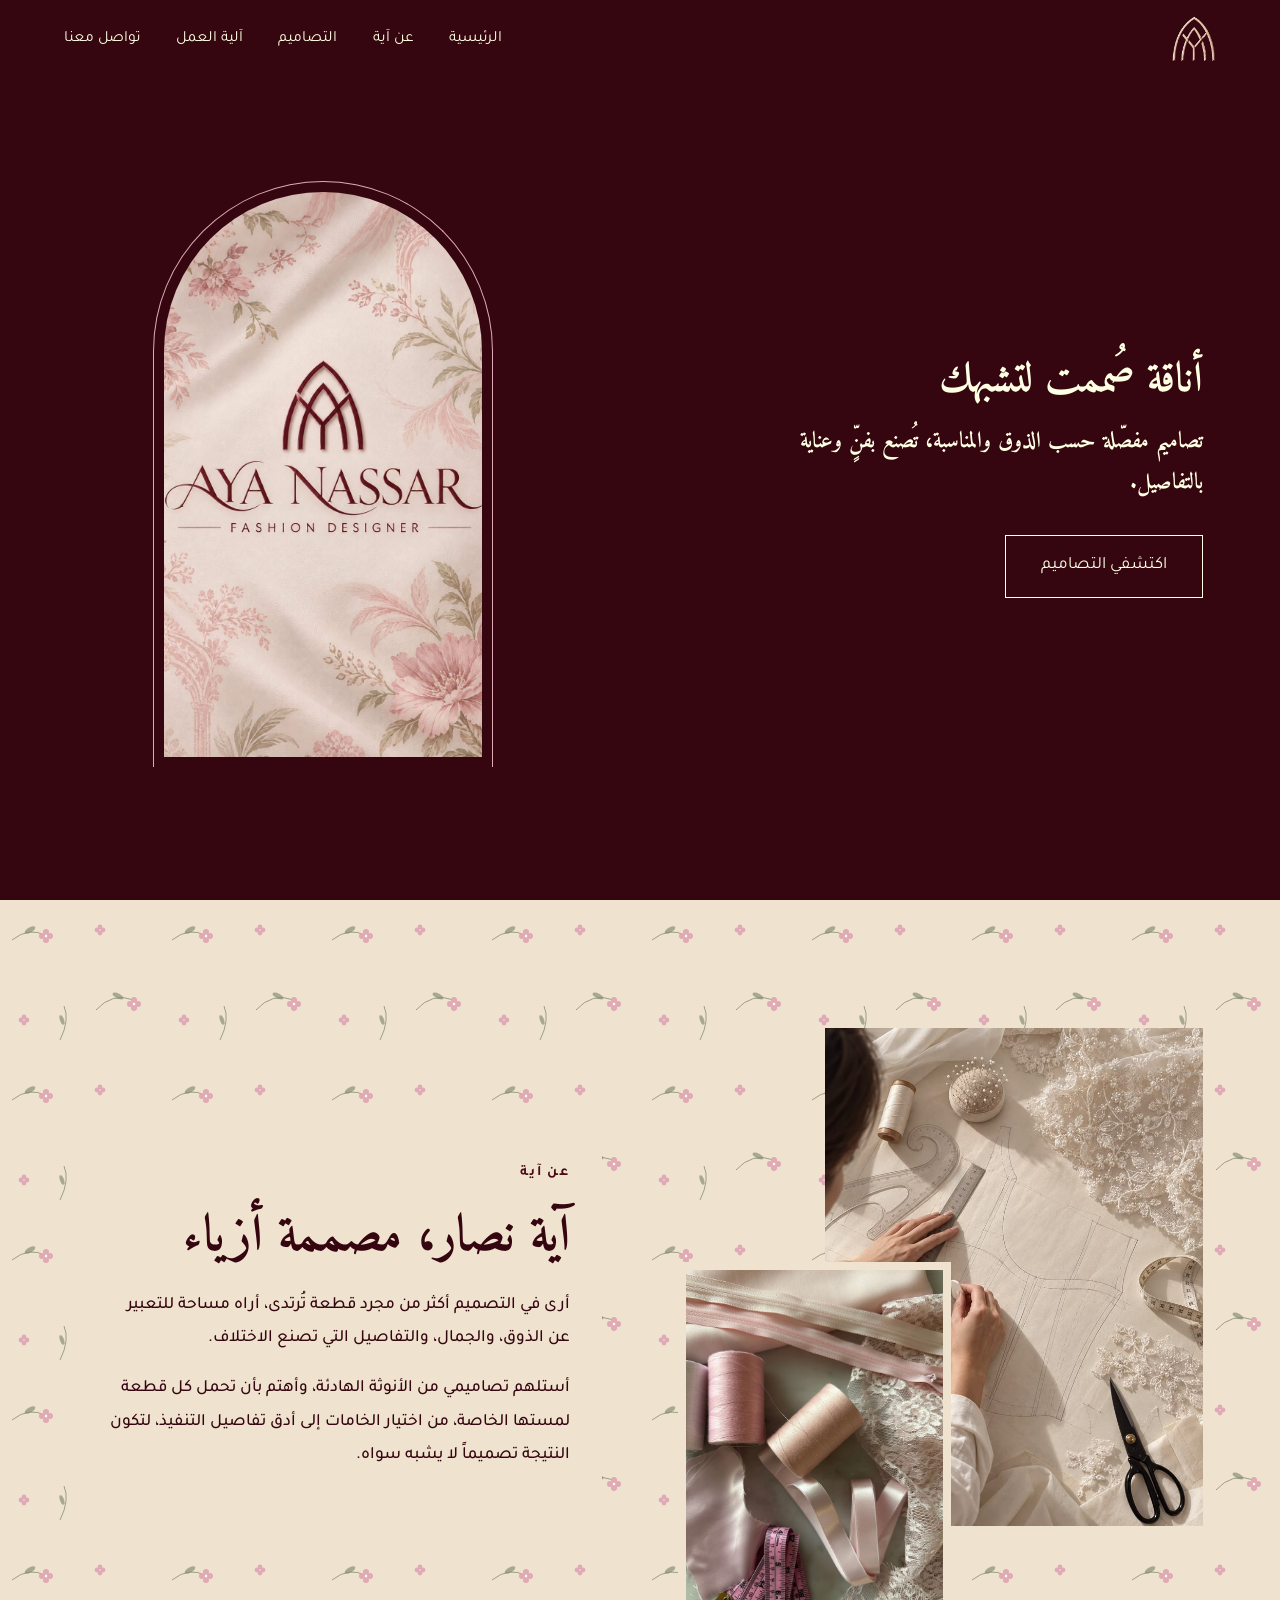
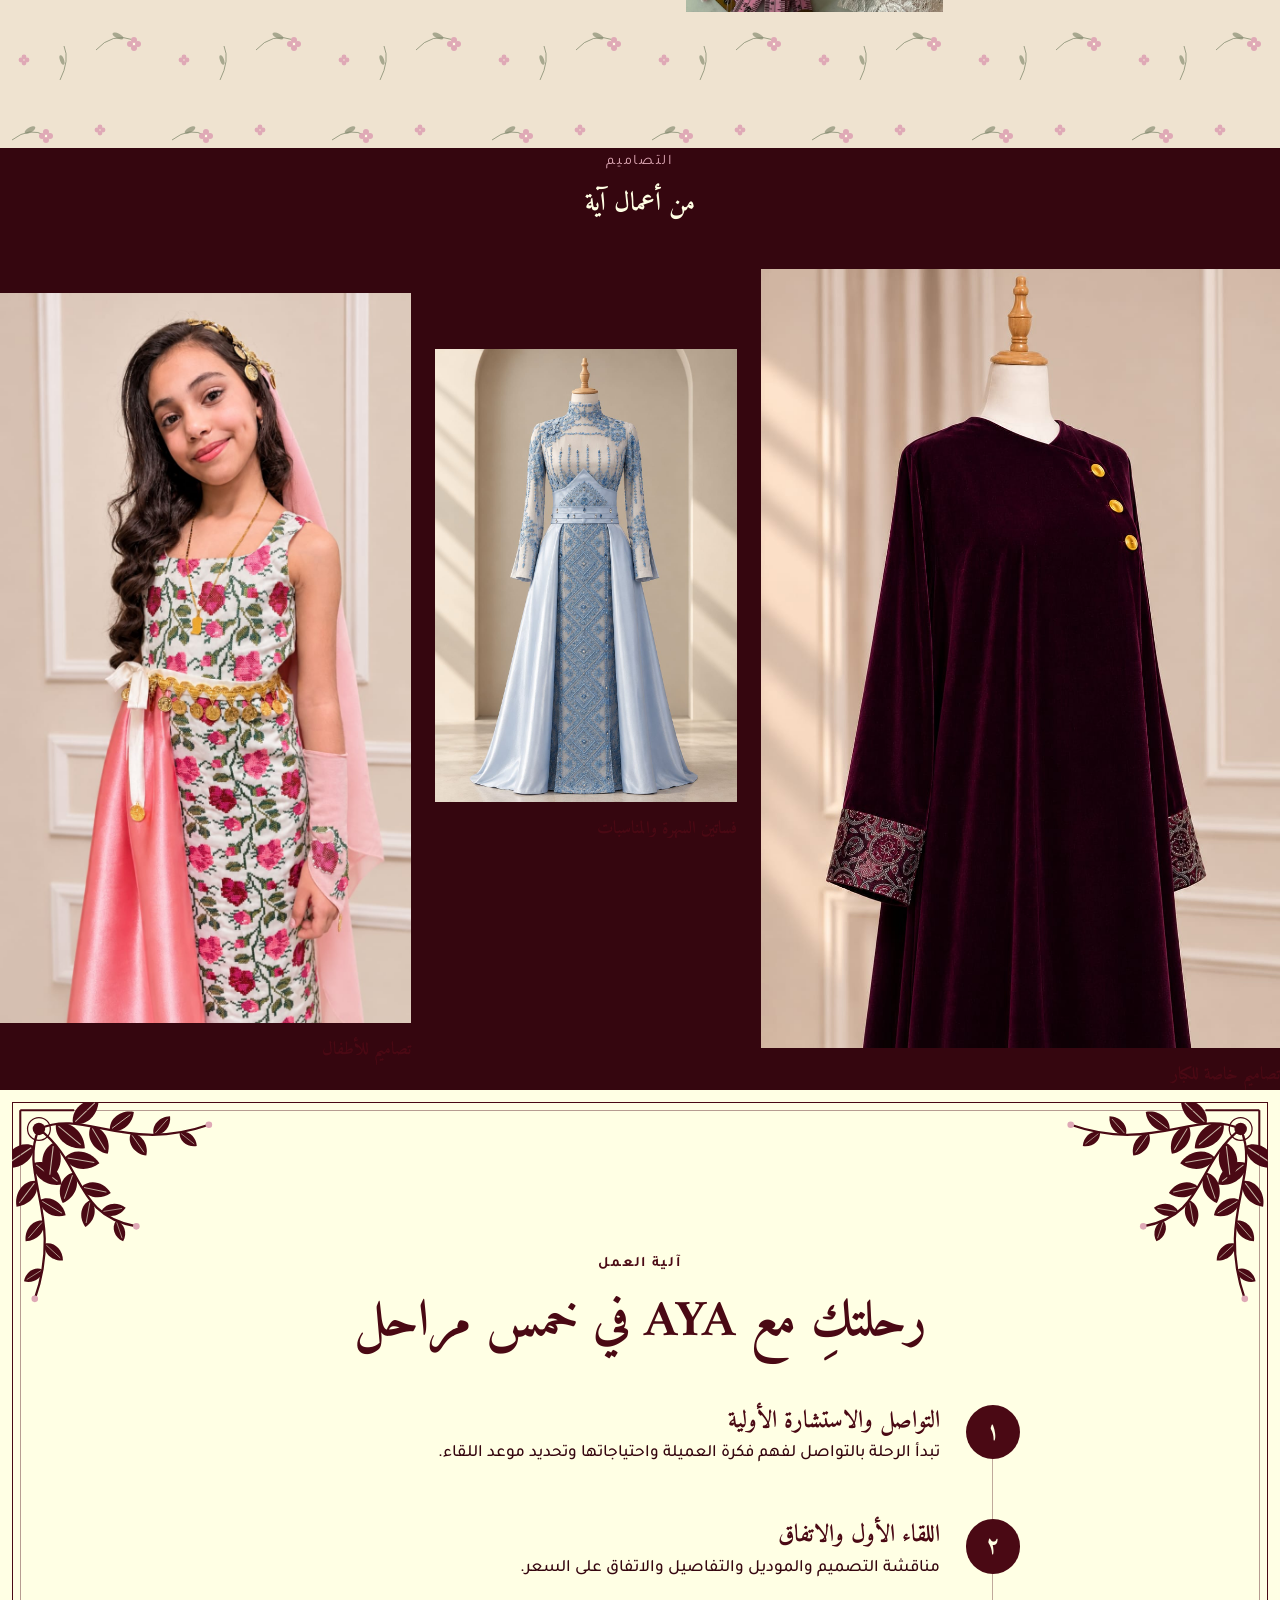
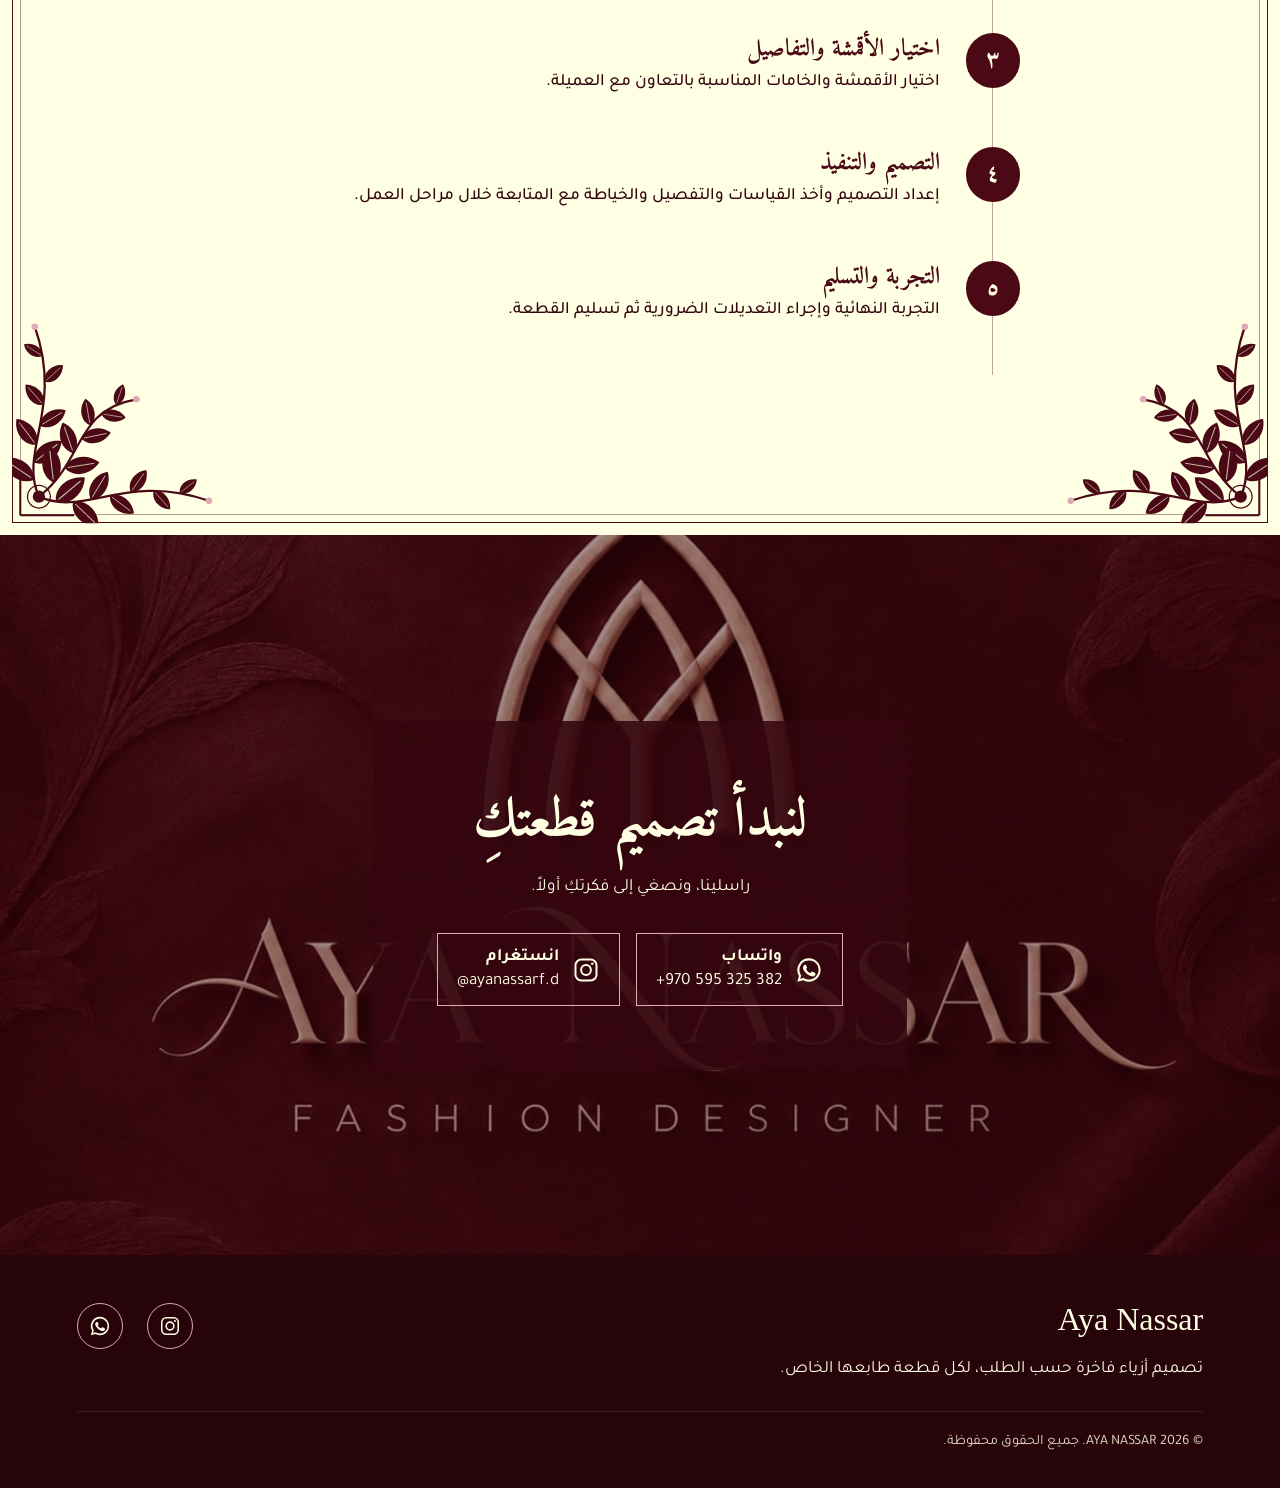
==== commit b3d3fc95: "Update AYA portfolio with latest design" ====
--- a/index.html
+++ b/index.html
@@ -39,15 +39,13 @@
 <!-- ============ B. HERO ============ -->
 <section class="hero" id="home">
   <div class="hero-text">
-    <h1 class="hero-name">AYA NASSAR</h1>
-    <p class="eyebrow latin">FASHION DESIGNER</p>
     <!-- TEMP headline: replace once final tagline is approved -->
     <p class="hero-head">أناقة صُممت لتشبهك</p>
     <p class="hero-sub">تصاميم مفصّلة حسب الذوق والمناسبة، تُصنع بفنٍّ وعناية بالتفاصيل.</p>
     <a class="btn" href="#collections">اكتشفي التصاميم</a>
   </div>
   <figure class="hero-fig">
-    <div class="arch"><img src="assets/images/pic1.jpg" width="328" height="583" alt="أتيليه AYA: مانيكان بشريط قياس وأقمشة وخيوط وسكتشات تصاميم" fetchpriority="high"></div>
+    <div class="arch"><img src="assets/images/pic5.png" width="328" height="583" alt="أتيليه AYA: مانيكان بشريط قياس وأقمشة وخيوط وسكتشات تصاميم" fetchpriority="high"></div>
     <span class="flora f1" aria-hidden="true"></span>
   </figure>
 </section>
@@ -62,44 +60,45 @@
     <div class="about-text reveal">
       <p class="eyebrow">عن آية</p>
       <h2>آية نصار، مصممة أزياء</h2>
-      <p>آية نصار مصممة أزياء ترى أن القطعة الجميلة تُفصَّل على صاحبتها، فتنطلق كل فكرة من ذوقها وشخصيتها لا من قالب جاهز.</p>
-      <p>يميل أسلوبها إلى الأقمشة الناعمة والدانتيل والتطريز الدقيق، بألوان هادئة وتفاصيل محسوبة تمنح كل تصميم طابعاً أنثوياً فنياً.</p>
-      <ul class="values"><li>الإبداع</li><li>الثقة</li><li>الاهتمام بالتفاصيل</li><li>التخصيص</li><li>الاحترافية</li><li>التفرّد</li></ul>
+      <p>أرى في التصميم أكثر من مجرد قطعة تُرتدى، أراه مساحة للتعبير عن الذوق، والجمال، والتفاصيل التي تصنع الاختلاف.</p>
+      <p>أستلهم تصاميمي من الأنوثة الهادئة، وأهتم بأن تحمل كل قطعة لمستها الخاصة، من اختيار الخامات إلى أدق تفاصيل التنفيذ، لتكون النتيجة تصميماً لا يشبه سواه.</p>
     </div>
   </div>
 </section>
 
-<!-- ============ D. COLLECTIONS ============ -->
-<section class="sec light" id="collections">
-  <header class="sec-head reveal">
-    <p class="eyebrow">التصاميم</p>
-    <h2>من أعمال AYA</h2>
-  </header>
- <div class="gallery">
-    <figure class="g gA reveal"><button data-lb data-cap="عباية رمضانية من المخمل" aria-label="تكبير: عباية رمضانية من المخمل"><img src="assets/images/pic10.png" width="941" height="1672" loading="lazy" alt="عباية رمضانية من المخمل الخمري بأزرار ذهبية وتطريز عند الأكمام"></button><figcaption>عبايات رمضانية</figcaption></figure>
-    <figure class="g gB reveal"><button data-lb data-cap="فستان سهرة مطرّز" aria-label="تكبير: فستان سهرة مطرّز"><img src="assets/images/pic6.png" width="289" height="522" loading="lazy" alt="فستان سهرة أزرق سماوي بتطريز دقيق على المانيكان"></button><figcaption>فساتين السهرة والمناسبات</figcaption></figure>
-    <figure class="g gC reveal"><button data-lb data-cap="تصميم للأطفال" aria-label="تكبير: تصميم للأطفال"><img src="assets/images/pic9.jpg" width="1100" height="1956" loading="lazy" alt="طفلة ترتدي فستاناً أبيض بتطريز ورود وردية وشالاً وردياً"></button><figcaption>تصاميم للأطفال</figcaption></figure>
-       <figure class="g gD reveal"><button data-lb data-cap="تصميم للأطفال بتطريز ذهبي" aria-label="تكبير: تصميم للأطفال بتطريز ذهبي"><img src="assets/images/pic8.png" width="290" height="522" loading="lazy" alt="ثوب أسود بزخارف ذهبية وحزام على المانيكان"></button><figcaption>تصاميم للأطفال</figcaption></figure> 
-  </div>
-  <p class="note reveal">ومزيد من الأعمال ستُضاف قريبًا...</p>
-</section>
+<header class="sec-head reveal">
+  <p class="eyebrow">التصاميم</p>
+  <h2>من أعمال آية</h2>
+</header>
 
-<!-- ============ E. CUSTOM EXPERIENCE ============ -->
-<section class="sec dark alt" id="custom">
-  <div class="custom">
-    <figure class="custom-fig reveal"><img src="assets/images/pic5.jpg" width="1024" height="1536" loading="lazy" alt="شعار AYA Nassar فوق نقشة زهور وردية ناعمة"></figure>
-    <div class="custom-text reveal">
-      <p class="eyebrow">تجربة التصميم الخاص</p>
-      <h2>ليست قطعةً جاهزة، بل <em>حكايتكِ</em></h2>
-      <dl>
-        <div><dt>التفرّد</dt><dd>كل تصميم فريد، لا يتكرر.</dd></div>
-        <div><dt>الإبداع</dt><dd>فكرة فنية تتشكل من ذوقكِ ومناسبتكِ.</dd></div>
-        <div><dt>التخصيص</dt><dd>تُختار الأقمشة والتفاصيل معكِ خطوةً بخطوة.</dd></div>
-        <div><dt>العناية بالتفاصيل</dt><dd>من القياس إلى آخر غرزة.</dd></div>
-      </dl>
-    </div>
-  </div>
-</section>
+<div class="gallery editorial-gallery">
+
+  <figure class="g gA reveal">
+    <button data-lb data-cap="عباية رمضانية من المخمل">
+      <img src="assets/images/pic10.jpg"
+           alt="عباية مخملية خمرية">
+    </button>
+    <figcaption>تصاميم خاصة للكبار</figcaption>
+  </figure>
+
+  <figure class="g gB reveal">
+    <button data-lb data-cap="فستان سهرة مطرز">
+      <img src="assets/images/pic6.jpg"
+           alt="فستان سهرة أزرق مطرز">
+    </button>
+    <figcaption>فساتين السهرة والمناسبات</figcaption>
+  </figure>
+
+  <figure class="g gC reveal">
+    <button data-lb data-cap="تصميم للأطفال">
+      <img src="assets/images/pic9.jpg"
+           alt="فستان أطفال أبيض مطرز">
+    </button>
+    <figcaption>تصاميم للأطفال</figcaption>
+  </figure>
+
+</div>
+
 
 <!-- ============ F. PROCESS ============ -->
 <section class="sec process" id="process">
@@ -130,7 +129,7 @@
 
 <!-- ============ H. FOOTER ============ -->
 <footer class="foot">
-  <div><a class="wordmark" href="#home">AYA NASSAR</a><p>تصميم أزياء فاخرة حسب الطلب، لكل قطعة طابعها الخاص.</p></div>
+  <div><a class="wordmark" href="#home">Aya Nassar</a><p>تصميم أزياء فاخرة حسب الطلب، لكل قطعة طابعها الخاص.</p></div>
   <div class="links">
     <a class="icon-link" href="https://www.instagram.com/ayanassarf.d?rpxt=MWltYjZqZWUzdHp2dA==" target="_blank" rel="noopener" aria-label="انستغرام"><svg viewBox="0 0 24 24" aria-hidden="true"><rect x="3" y="3" width="18" height="18" rx="5" fill="none" stroke="currentColor" stroke-width="1.7"/><circle cx="12" cy="12" r="4.200" fill="none" stroke="currentColor" stroke-width="1.7"/><circle cx="17.400" cy="6.600" r="1.100" fill="currentColor"/></svg></a>
     <a class="icon-link" href="https://wa.me/970595325382" target="_blank" rel="noopener" aria-label="واتساب"><svg viewBox="0 0 24 24" aria-hidden="true"><path fill="currentColor" d="M12 2a10 10 0 0 0-8.6 15.1L2 22l5-1.3A10 10 0 1 0 12 2zm0 18.2c-1.5 0-3-.4-4.2-1.200l-.3-.2-3 .8.8-2.9-.2-.3A8.200 8.200 0 1 1 12 20.200zm4.500-6.100c-.2-.1-1.500-.7-1.700-.8s-.4-.1-.6.100-.6.800-.8 1-.3.200-.5.100a6.700 6.700 0 0 1-3.300-2.900c-.2-.4.200-.4.700-1.300.1-.2 0-.3 0-.4l-.8-1.900c-.2-.5-.4-.4-.6-.4h-.5a1 1 0 0 0-.7.300 3 3 0 0 0-.9 2.200 5.200 5.200 0 0 0 1.100 2.700 11.800 11.800 0 0 0 4.500 4c1.700.7 2.300.8 3.200.7a2.700 2.700 0 0 0 1.800-1.300 2.200 2.200 0 0 0 .2-1.300c-.1-.1-.3-.2-.5-.3z"/></svg></a>
--- a/style.css
+++ b/style.css
@@ -28,7 +28,7 @@
 /* NAV */
 .nav{position:fixed;inset:0 0 auto;z-index:20;display:flex;align-items:center;justify-content:space-between;padding:1rem clamp(1rem,5vw,4rem);transition:.4s}
 .nav.solid{background:rgba(53,6,15,.96);backdrop-filter:blur(8px)}
-.wordmark{font:400 2rem/1 'Alex Brush',cursive;direction:ltr;white-space:nowrap;text-transform:uppercase}
+.wordmark{font:400 2rem/1 'Great Vibes',cursive;direction:ltr;white-space:nowrap}
 .menu{display:flex;gap:2.2rem}
 .menu a{position:relative;font-size:.98rem}
 .menu a::after{content:"";position:absolute;inset:auto 0 -4px;height:1px;background:var(--pink);transform:scaleX(0);transition:.4s var(--ease)}
@@ -42,7 +42,7 @@
 /* HERO */
 .hero{min-height:100svh;display:grid;grid-template-columns:1.1fr .9fr;align-items:center;gap:2rem;padding:7rem clamp(1rem,6vw,6rem) 4rem;background:var(--burg-deep)}
 /* Hero monogram + calligraphic name */
-.hero-name{font:400 clamp(3.1rem,7.2vw,6.1rem)/1.12 'Alex Brush',cursive;direction:ltr;text-align:start;text-transform:uppercase;margin:0 0 .3rem;color:var(--cream);letter-spacing:.035em;white-space:nowrap}
+.hero-name{font:400 clamp(2.9rem,7vw,5.8rem)/1.1 'Great Vibes',cursive;direction:ltr;text-align:start;margin:0 0 .3rem;color:var(--cream);letter-spacing:.05em;white-space:nowrap}
 .hero-text .eyebrow{margin:0 0 1.6rem;letter-spacing:.35em;font-size:.85rem}
 .hero-head{font:700 clamp(1.7rem,3.4vw,2.6rem)/1.5 var(--head)}
 .hero-sub{max-width:30rem;margin:.6rem 0 2rem;font:700 clamp(1.15rem,2vw,1.4rem)/1.8 var(--head);color:var(--cream)}
@@ -62,7 +62,21 @@
 .sec.dark{background:var(--burg-deep)}
 
 .light .eyebrow{color:var(--burg);font-weight:700}
-.sec-head{margin-bottom:3rem}.sec h2{font-size:clamp(1.8rem,4.5vw,3.2rem)}
+.sec-head {
+    margin-bottom: 3rem;
+    text-align: center;
+    display: flex;
+    flex-direction: column;
+    align-items: center;
+    justify-content: center;
+    width: 100%;
+}
+
+.sec-head .eyebrow,
+.sec-head h2 {
+    width: 100%;
+    text-align: center;
+}.sec h2{font-size:clamp(1.8rem,4.5vw,3.2rem)}
 
 /* ABOUT */
 .about{display:grid;grid-template-columns:1fr 1fr;gap:clamp(2rem,6vw,5rem);align-items:center;max-width:1200px;margin:auto}
@@ -173,3 +187,410 @@
 .orn.bl{bottom:12px;left:12px;transform:scaleY(-1)}.orn.br{bottom:12px;right:12px;transform:scale(-1)}
 .logo{position:relative;z-index:2;display:block}.logo img{height:46px;width:auto}
 #collections{background:var(--cream)}
+.custom-fig {
+    background: transparent !important;
+    box-shadow: none !important;
+    border: none !important;
+}
+
+.custom-fig img {
+    background: transparent !important;
+    box-shadow: none !important;
+    border: none !important;
+}
+
+/* ===== MOBILE RESPONSIVE FIXES =====
+   Prevent grid min-content sizing and long headings from widening the viewport. */
+html, body {
+  max-width: 100%;
+  overflow-x: clip;
+}
+body {
+  min-width: 0;
+}
+main, header, footer, section, figure, .about, .custom, .gallery,
+.hero, .hero-text, .hero-fig, .about-text, .custom-text, .cta-box {
+  min-width: 0;
+  max-width: 100%;
+}
+img, svg {
+  max-width: 100%;
+}
+
+@media (max-width: 600px) {
+  .nav {
+    width: 100%;
+    padding-inline: 1rem;
+  }
+
+  .menu {
+    width: 100%;
+    max-width: 100%;
+    padding-inline: 1rem;
+  }
+
+  .hero {
+    width: 100%;
+    grid-template-columns: minmax(0, 1fr);
+    gap: 1.75rem;
+    padding: 6rem 1rem 3.5rem;
+  }
+  .hero-text,
+  .hero-fig {
+    min-width: 0;
+    width: 100%;
+  }
+  .hero-name {
+    max-width: 100%;
+    white-space: normal;
+    overflow-wrap: anywhere;
+    font-size: clamp(2.35rem, 10vw, 3.5rem);
+    letter-spacing: 0;
+  }
+  .hero-fig {
+    width: min(72%, 270px);
+  }
+
+  .sec {
+    padding-inline: 1rem;
+  }
+  .sec-head {
+    margin-bottom: 2rem;
+  }
+  .sec h2 {
+    overflow-wrap: break-word;
+  }
+
+  .about,
+  .custom,
+  .foot {
+    grid-template-columns: minmax(0, 1fr);
+  }
+  .about-imgs,
+  .about-text,
+  .custom-fig,
+  .custom-text {
+    min-width: 0;
+    width: 100%;
+  }
+  .about-text {
+    padding: 1.25rem;
+  }
+  .about-imgs {
+    padding-bottom: 16%;
+  }
+  .a1 {
+    width: 78%;
+  }
+  .a2 {
+    width: 54%;
+    border-width: 5px;
+  }
+
+  .gallery {
+    width: 100%;
+    grid-template-columns: repeat(2, minmax(0, 1fr));
+    gap: 1.25rem .75rem;
+  }
+  .gallery > * {
+    min-width: 0;
+  }
+  .gA, .gC {
+    width: 88%;
+  }
+  .gE {
+    width: 62%;
+  }
+  .g figcaption {
+    font-size: clamp(.9rem, 3.8vw, 1.05rem);
+    line-height: 1.6;
+    overflow-wrap: anywhere;
+  }
+  .note {
+    font-size: 1.05rem;
+    padding-inline: .25rem;
+  }
+
+  .custom {
+    gap: 2.5rem;
+  }
+  .custom-fig img {
+    max-width: calc(100% - 14px);
+    max-height: 58vh;
+  }
+
+  .sec.process {
+    padding-inline: 1.35rem;
+    padding-block: 6rem;
+  }
+  .process::before {
+    inset: 8px;
+  }
+  .process::after {
+    inset: 14px;
+  }
+  .orn {
+    width: clamp(64px, 18vw, 100px);
+  }
+  .steps {
+    width: 100%;
+    max-width: 100%;
+  }
+  .steps li {
+    padding-inline-start: 4.2rem;
+    padding-bottom: 2.25rem;
+  }
+  .steps .num {
+    width: 2.9rem;
+    height: 2.9rem;
+  }
+  .steps h3 {
+    font-size: 1.25rem;
+    overflow-wrap: anywhere;
+  }
+
+  .cta {
+    padding-inline: 1rem;
+  }
+  .cta-box {
+    width: 100%;
+    max-width: 34rem;
+    padding: 1.5rem 1rem;
+  }
+  .contact-list {
+    width: 100%;
+    gap: .75rem;
+  }
+  .contact {
+    max-width: 100%;
+    padding: .65rem .8rem;
+    gap: .55rem;
+  }
+  .contact span {
+    min-width: 0;
+    overflow-wrap: anywhere;
+  }
+
+  .foot {
+    padding-inline: 1rem;
+  }
+  .links {
+    flex-wrap: wrap;
+  }
+
+  .lb {
+    grid-template-columns: 2.5rem minmax(0, 1fr) 2.5rem;
+    gap: .35rem;
+    padding: .5rem;
+  }
+  .lb figure {
+    min-width: 0;
+    max-width: 100%;
+  }
+  .lb img {
+    max-width: 100%;
+    max-height: 75svh;
+    object-fit: contain;
+  }
+}
+
+@media (max-width: 360px) {
+  .gallery {
+    gap: 1rem .6rem;
+  }
+  .gA, .gC {
+    width: 100%;
+  }
+  .gE {
+    width: 72%;
+  }
+  .steps li {
+    padding-inline-start: 3.8rem;
+  }
+}
+
+
+/* AYA Luxury Editorial Gallery */
+
+@media (max-width: 600px) {
+  .editorial-gallery {
+    display: grid;
+    direction: ltr;
+    grid-template-columns: 1fr 1fr;
+    grid-template-rows: repeat(2, auto);
+    gap: 12px;
+    align-items: stretch;
+  }
+
+  .editorial-gallery .g {
+    position: relative;
+    width: 100%;
+    margin: 0;
+    min-width: 0;
+    overflow: hidden;
+  }
+
+  .editorial-gallery .gA {
+    grid-column: 1;
+    grid-row: 1;
+  }
+
+  .editorial-gallery .gB {
+    grid-column: 1;
+    grid-row: 2;
+  }
+
+  .editorial-gallery .gC {
+    grid-column: 2;
+    grid-row: 1 / 3;
+  }
+
+  .editorial-gallery .g button {
+    display: block;
+    width: 100%;
+    height: 100%;
+    overflow: hidden;
+    padding: 0;
+  }
+
+  .editorial-gallery .gA img,
+  .editorial-gallery .gB img {
+    display: block;
+    width: 100%;
+    aspect-ratio: 4 / 5;
+    object-fit: cover;
+  }
+
+  .editorial-gallery .gC img {
+    display: block;
+    width: 100%;
+    height: 100%;
+    object-fit: cover;
+    object-position: center;
+  }
+
+  .editorial-gallery .g {
+    border: 1px solid rgba(111, 42, 53, .35);
+  }
+
+  .editorial-gallery .g figcaption {
+    position: absolute;
+    bottom: 10px;
+    inset-inline: 8px;
+    width: auto;
+    margin: 0;
+    padding: 9px 5px;
+    background: rgba(69, 13, 27, .88);
+    color: #F8F3E9;
+    text-align: center;
+    font-size: clamp(10px, 2.8vw, 13px);
+    line-height: 1.6;
+    border: 1px solid rgba(210, 177, 139, .5);
+    border-radius: 30px;
+  }
+}
+
+
+/* ===== AYA LUXURY GALLERY FINISH ===== */
+
+@media (max-width: 600px) {
+
+  .editorial-gallery {
+    gap: 16px;
+    margin-top: 2rem;
+    margin-bottom: 3rem;
+    padding-inline: 3px;
+  }
+
+  /* Rounded image corners */
+  .editorial-gallery .g {
+    border-radius: 22px;
+    overflow: hidden;
+    border: 1px solid rgba(111, 42, 53, .3);
+  }
+
+  .editorial-gallery .g button {
+    border-radius: 22px;
+    overflow: hidden;
+  }
+
+  .editorial-gallery .g img {
+    border-radius: 21px;
+  }
+
+  /* Elegant category labels */
+  .editorial-gallery .g figcaption {
+    border-radius: 30px;
+    bottom: 12px;
+    inset-inline: 10px;
+    padding: 9px 6px;
+  }
+
+  /* Space around section heading */
+  #collections .sec-head {
+    margin-bottom: 2.5rem;
+  }
+
+  #collections .note {
+    margin-top: 2.5rem;
+    margin-bottom: 1rem;
+  }
+}
+/* Center Collections Heading */
+#collections header.sec-head {
+    display: flex !important;
+    flex-direction: column !important;
+    align-items: center !important;
+    justify-content: center !important;
+    text-align: center !important;
+    width: 100% !important;
+    margin-inline: auto !important;
+}
+
+#collections header.sec-head p,
+#collections header.sec-head h2 {
+    display: block !important;
+    width: 100% !important;
+    text-align: center !important;
+    margin-inline: auto !important;
+}
+
+/* ===== AYA COLLECTION LABELS OVER IMAGES ===== */
+
+#collections .gallery .g {
+    position: relative;
+    overflow: hidden;
+}
+
+#collections .gallery .g button {
+    display: block;
+    width: 100%;
+}
+
+#collections .gallery .g img {
+    display: block;
+    width: 100%;
+}
+
+#collections .gallery .g figcaption {
+    position: absolute;
+    bottom: 14px;
+    left: 14px;
+    right: 14px;
+    width: auto;
+    margin: 0;
+    padding: 12px 10px;
+
+    background: rgba(69, 13, 27, 0.88);
+    color: #F8F3E9;
+
+    text-align: center;
+    font-size: 14px;
+    line-height: 1.5;
+
+    border: 1px solid rgba(217, 185, 158, 0.55);
+    border-radius: 30px;
+
+    z-index: 3;
+    box-sizing: border-box;
+}
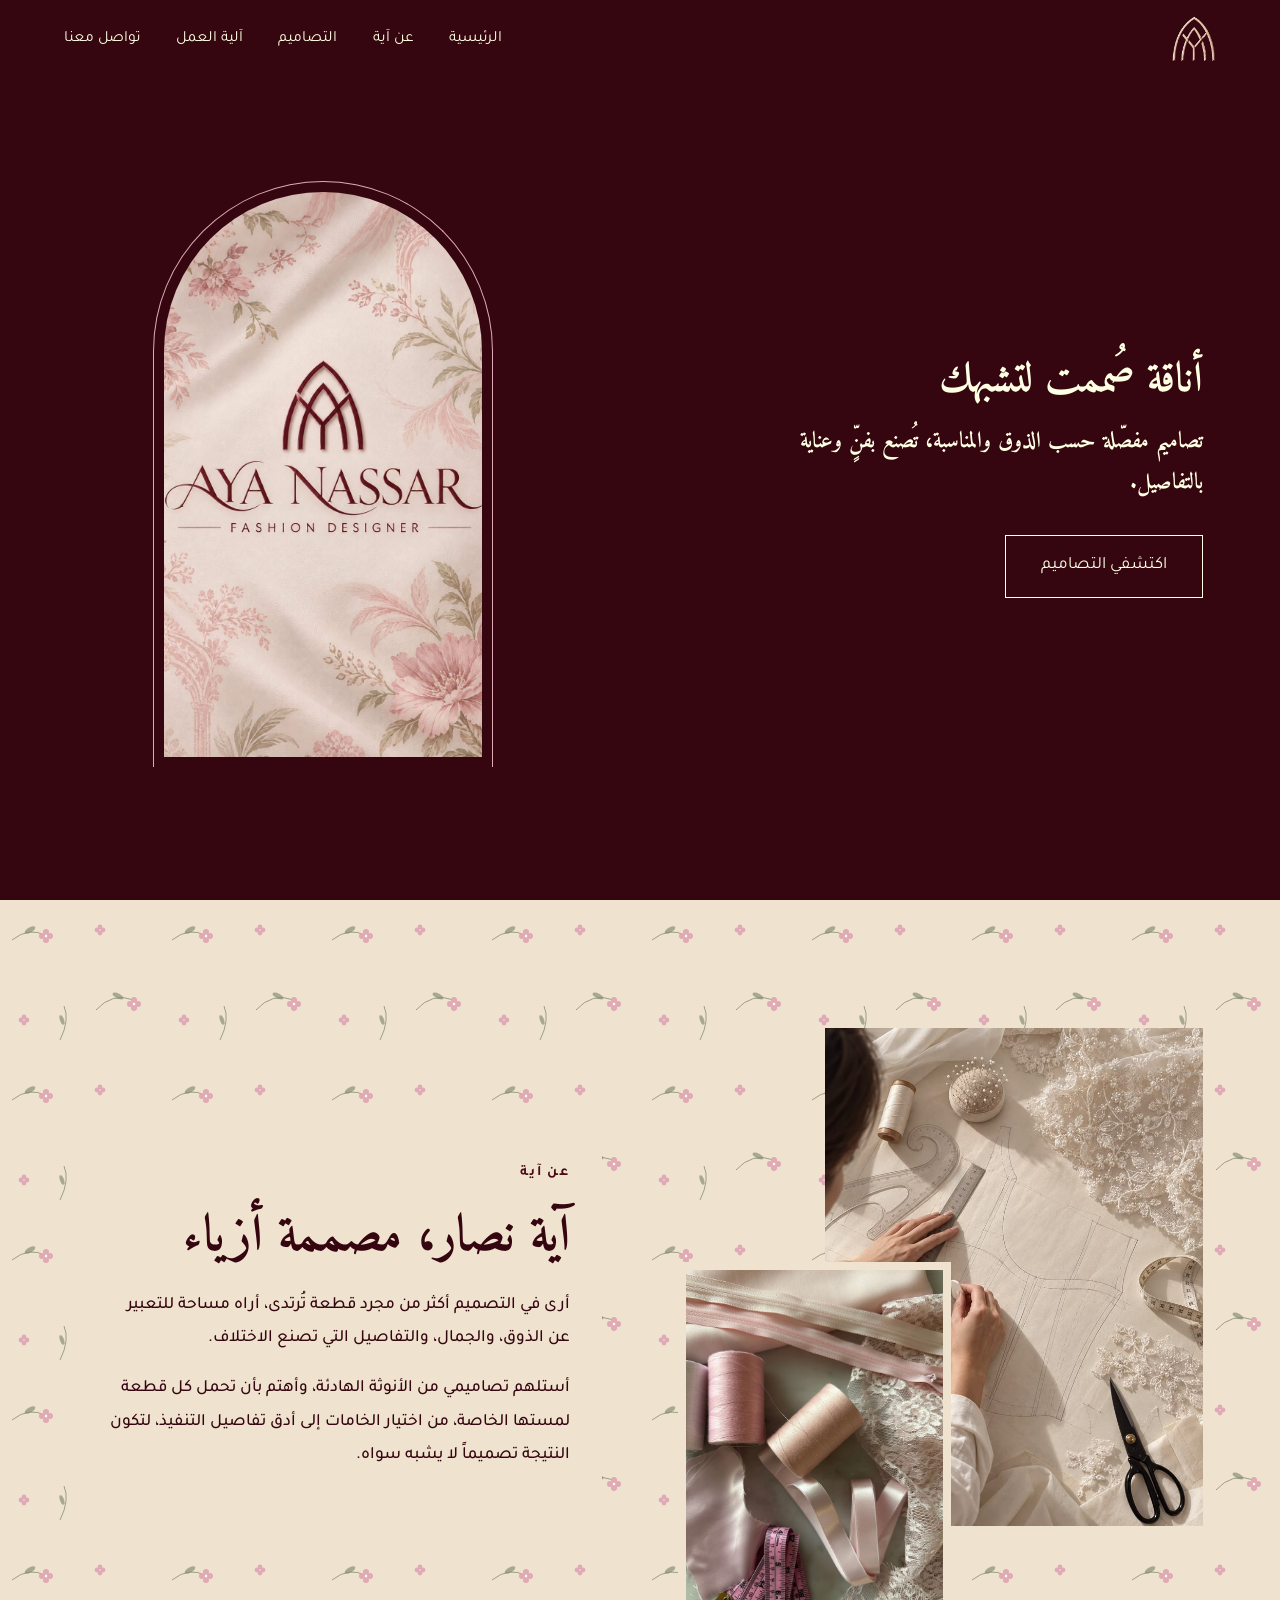
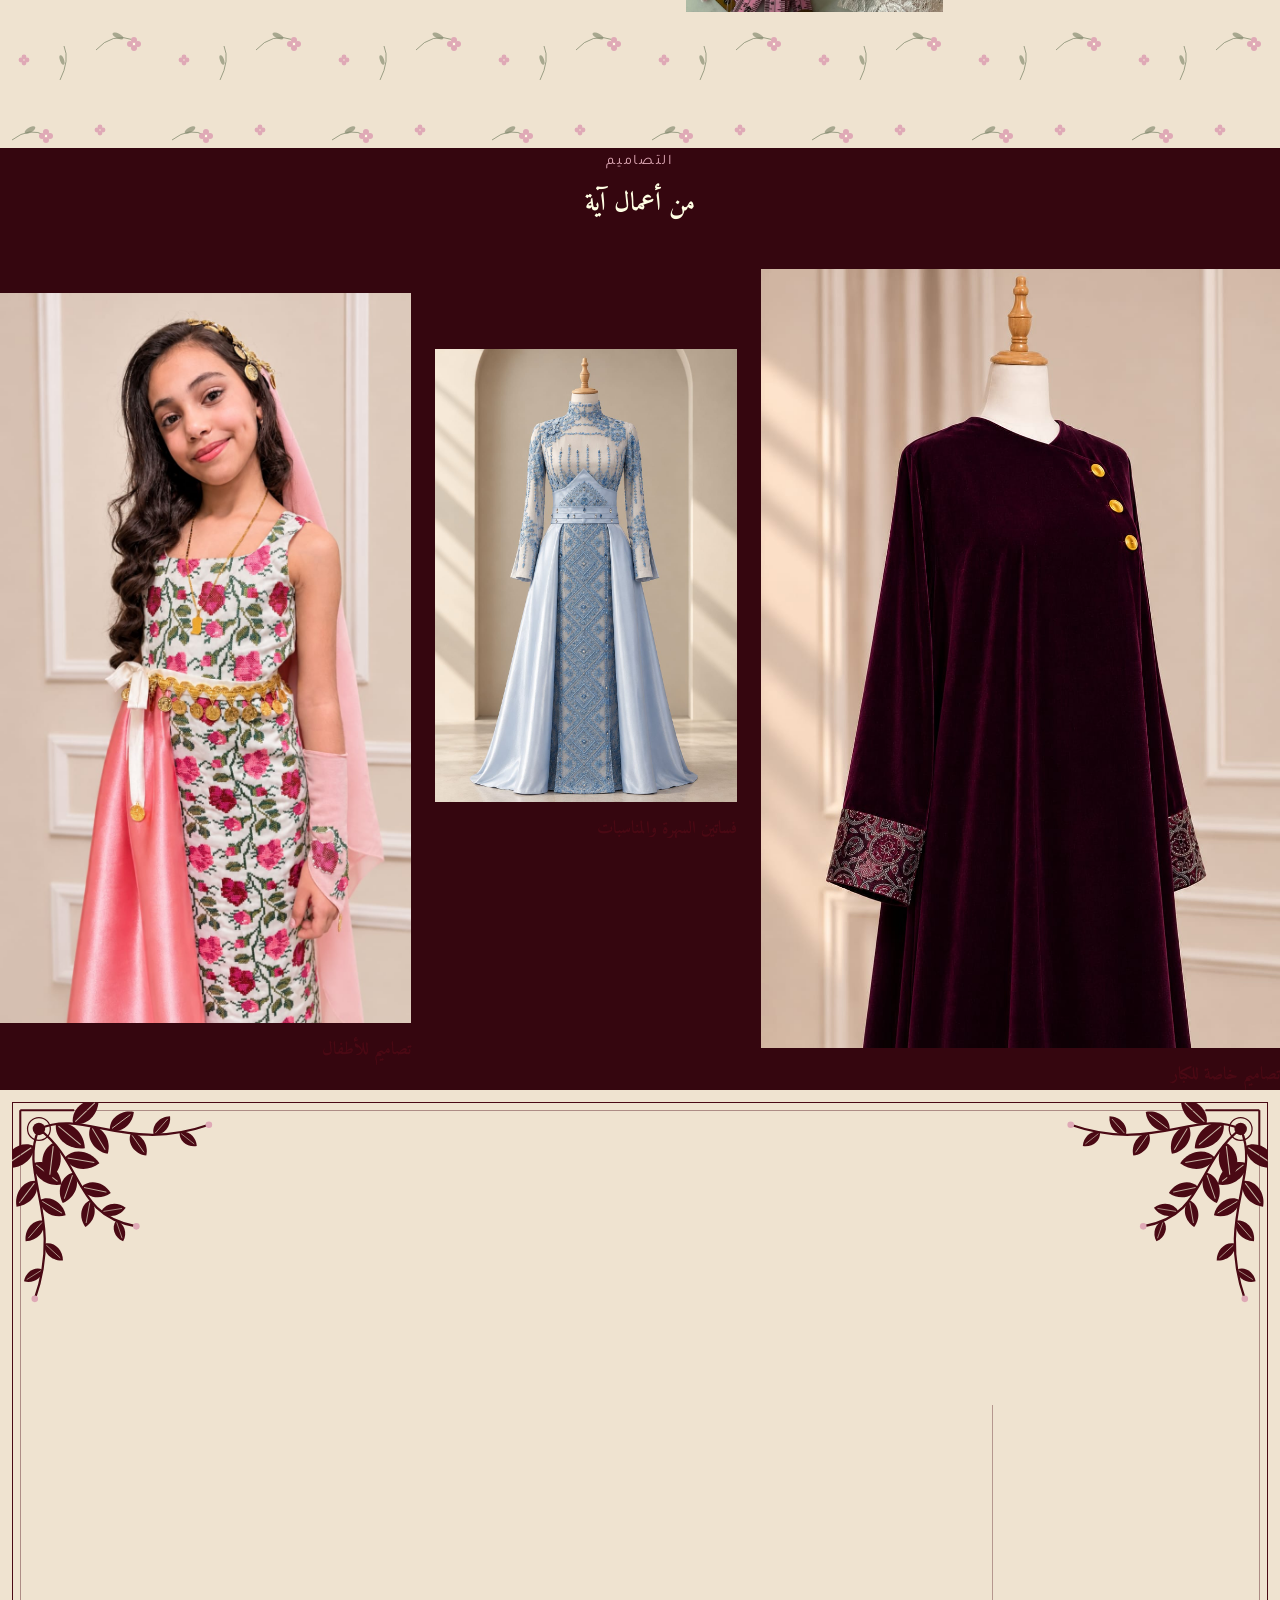
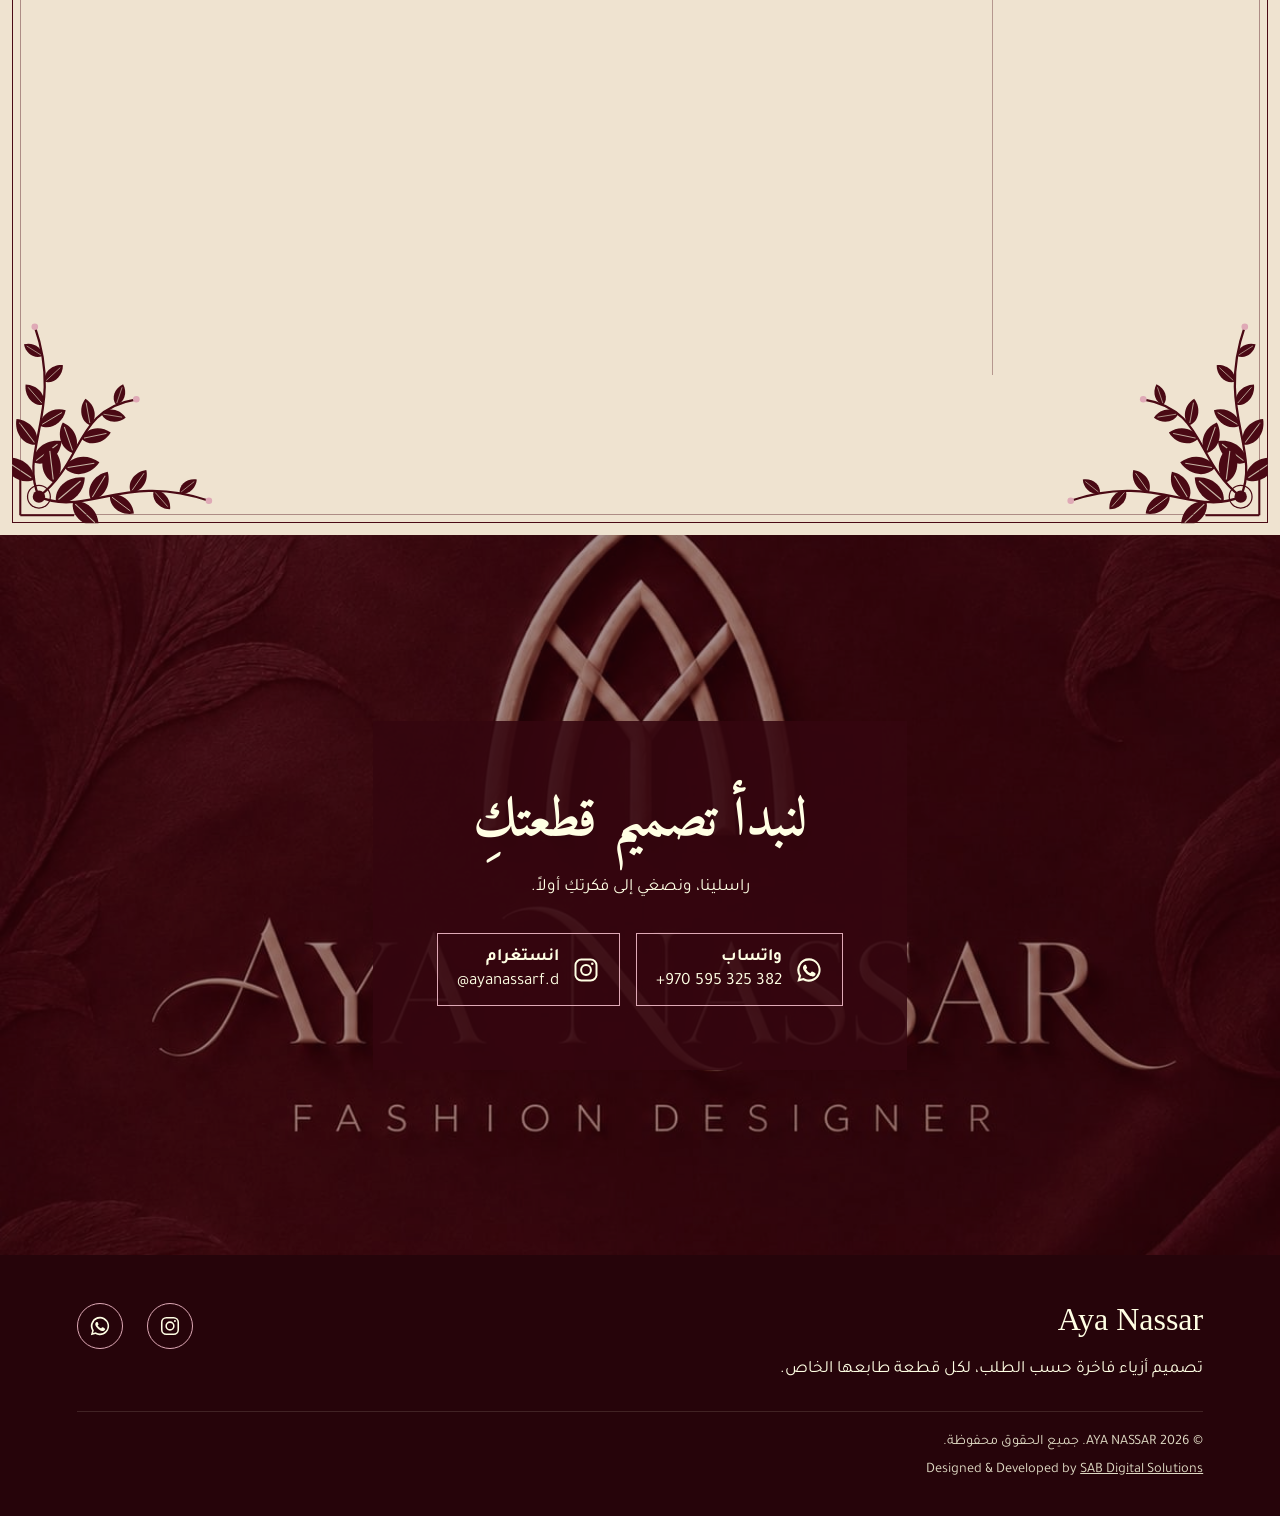
==== commit 49cabae2: "Update AYA website" ====
--- a/index.html
+++ b/index.html
@@ -66,8 +66,8 @@
   </div>
 </section>
 
-<header class="sec-head reveal">
-  <p class="eyebrow">التصاميم</p>
+<header class="sec-head reveal" id="collections">
+    <p class="eyebrow">التصاميم</p>
   <h2>من أعمال آية</h2>
 </header>
 
@@ -101,9 +101,10 @@
 
 
 <!-- ============ F. PROCESS ============ -->
-<section class="sec process" id="process">
-  <svg class="orn tl" aria-hidden="true" focusable="false"><use href="#corner"/></svg><svg class="orn tr" aria-hidden="true" focusable="false"><use href="#corner"/></svg><svg class="orn bl" aria-hidden="true" focusable="false"><use href="#corner"/></svg><svg class="orn br" aria-hidden="true" focusable="false"><use href="#corner"/></svg>
-  <header class="sec-head reveal"><p class="eyebrow">آلية العمل</p><h2>رحلتكِ مع AYA في خمس مراحل</h2></header>
+  <section class="sec process light floral" id="process">
+      <svg class="orn tl" aria-hidden="true" focusable="false"><use href="#corner"/></svg><svg class="orn tr" aria-hidden="true" focusable="false"><use href="#corner"/></svg><svg class="orn bl" aria-hidden="true" focusable="false"><use href="#corner"/></svg><svg class="orn br" aria-hidden="true" focusable="false"><use href="#corner"/></svg>
+
+  <header class="sec-head reveal"><p class="eyebrow">آلية العمل</p><h2>رحلتك مع آية في خمس مراحل</h2></header>
   <ol class="steps">
     <li class="reveal"><span class="num">١</span><h3>التواصل والاستشارة الأولية</h3><p>تبدأ الرحلة بالتواصل لفهم فكرة العميلة واحتياجاتها وتحديد موعد اللقاء.</p></li>
     <li class="reveal"><span class="num">٢</span><h3>اللقاء الأول والاتفاق</h3><p>مناقشة التصميم والموديل والتفاصيل والاتفاق على السعر.</p></li>
@@ -112,6 +113,7 @@
     <li class="reveal"><span class="num">٥</span><h3>التجربة والتسليم</h3><p>التجربة النهائية وإجراء التعديلات الضرورية ثم تسليم القطعة.</p></li>
   </ol>
 </section>
+
 
 <!-- ============ G. FINAL CTA ============ -->
 <section class="cta" id="contact">
@@ -134,7 +136,17 @@
     <a class="icon-link" href="https://www.instagram.com/ayanassarf.d?rpxt=MWltYjZqZWUzdHp2dA==" target="_blank" rel="noopener" aria-label="انستغرام"><svg viewBox="0 0 24 24" aria-hidden="true"><rect x="3" y="3" width="18" height="18" rx="5" fill="none" stroke="currentColor" stroke-width="1.7"/><circle cx="12" cy="12" r="4.200" fill="none" stroke="currentColor" stroke-width="1.7"/><circle cx="17.400" cy="6.600" r="1.100" fill="currentColor"/></svg></a>
     <a class="icon-link" href="https://wa.me/970595325382" target="_blank" rel="noopener" aria-label="واتساب"><svg viewBox="0 0 24 24" aria-hidden="true"><path fill="currentColor" d="M12 2a10 10 0 0 0-8.6 15.1L2 22l5-1.3A10 10 0 1 0 12 2zm0 18.2c-1.5 0-3-.4-4.2-1.200l-.3-.2-3 .8.8-2.9-.2-.3A8.200 8.200 0 1 1 12 20.200zm4.500-6.100c-.2-.1-1.500-.7-1.700-.8s-.4-.1-.6.100-.6.800-.8 1-.3.200-.5.100a6.700 6.700 0 0 1-3.300-2.900c-.2-.4.200-.4.700-1.300.1-.2 0-.3 0-.4l-.8-1.900c-.2-.5-.4-.4-.6-.4h-.5a1 1 0 0 0-.7.300 3 3 0 0 0-.9 2.200 5.200 5.200 0 0 0 1.100 2.700 11.800 11.800 0 0 0 4.500 4c1.700.7 2.300.8 3.200.7a2.700 2.700 0 0 0 1.800-1.300 2.200 2.200 0 0 0 .2-1.300c-.1-.1-.3-.2-.5-.3z"/></svg></a>
   </div>
-  <small>© <span id="yr">2026</span> AYA NASSAR. جميع الحقوق محفوظة.</small>
+  <small>
+  © <span id="yr">2026</span> AYA NASSAR. جميع الحقوق محفوظة.<br>
+  Designed & Developed by
+  <a href="https://sab-digital-solutions.github.io/SAB-Portfolio/"
+     target="_blank"
+     rel="noopener noreferrer"
+     style="text-decoration: underline;">
+    SAB Digital Solutions
+  </a>
+</small>
+
 </footer>
 
 <!-- Lightbox -->
--- a/style.css
+++ b/style.css
@@ -594,3 +594,108 @@
     z-index: 3;
     box-sizing: border-box;
 }
+/* AYA - Collections heading fix */
+
+header.sec-head#collections {
+    background: transparent !important;
+    background-color: transparent !important;
+    box-shadow: none !important;
+    border: none !important;
+    padding: 0 !important;
+    margin-inline: auto !important;
+}
+
+header.sec-head#collections .eyebrow,
+header.sec-head#collections h2 {
+    background: transparent !important;
+}
+/* Process - plain beige background */
+.sec.process.light.floral {
+    background: var(--beige) !important;
+}
+/* FIX - Mobile navigation background */
+
+@media (max-width: 860px) {
+    .nav .menu {
+        background-color: var(--burg-deep) !important;
+        background-image: none !important;
+        opacity: 0;
+        visibility: hidden;
+    }
+
+    .nav .menu.open {
+        background-color: var(--burg-deep) !important;
+        opacity: 1;
+        visibility: visible;
+    }
+
+    .nav .menu a {
+        color: var(--cream);
+    }
+}
+/* Fix mobile menu background covering full screen */
+
+.nav.solid {
+    -webkit-backdrop-filter: none !important;
+    backdrop-filter: none !important;
+}
+
+@media (max-width: 860px) {
+    .nav .menu {
+        position: fixed !important;
+        inset: 0 !important;
+        width: 100vw !important;
+        height: 100dvh !important;
+        max-width: none !important;
+        background: var(--burg-deep) !important;
+        z-index: 100;
+    }
+}
+/* Keep close button above mobile menu */
+
+@media (max-width: 860px) {
+    .nav .burger {
+        position: relative;
+        z-index: 101 !important;
+    }
+}
+/* AYA - Elegant Mobile Menu Links */
+
+@media (max-width: 860px) {
+
+    .nav .menu {
+        gap: 0 !important;
+    }
+
+    .nav .menu a {
+        font-size: 2rem !important;
+        font-weight: 600;
+        padding: 1.2rem 0;
+        width: 65%;
+        text-align: center;
+        color: var(--cream);
+    }
+
+    /* Thin separators */
+    .nav .menu a:not(:last-child)::before {
+        content: "";
+        position: absolute;
+        bottom: 0;
+        left: 20%;
+        width: 60%;
+        height: 1px;
+        background: rgba(217, 185, 158, 0.45);
+    }
+
+}
+.sab-credit a {
+    color: inherit;
+    text-decoration: none;
+    font-weight: 700;
+    transition: color .3s ease;
+}
+
+.sab-credit a:hover {
+    color: var(--burg);
+    text-decoration: underline;
+}
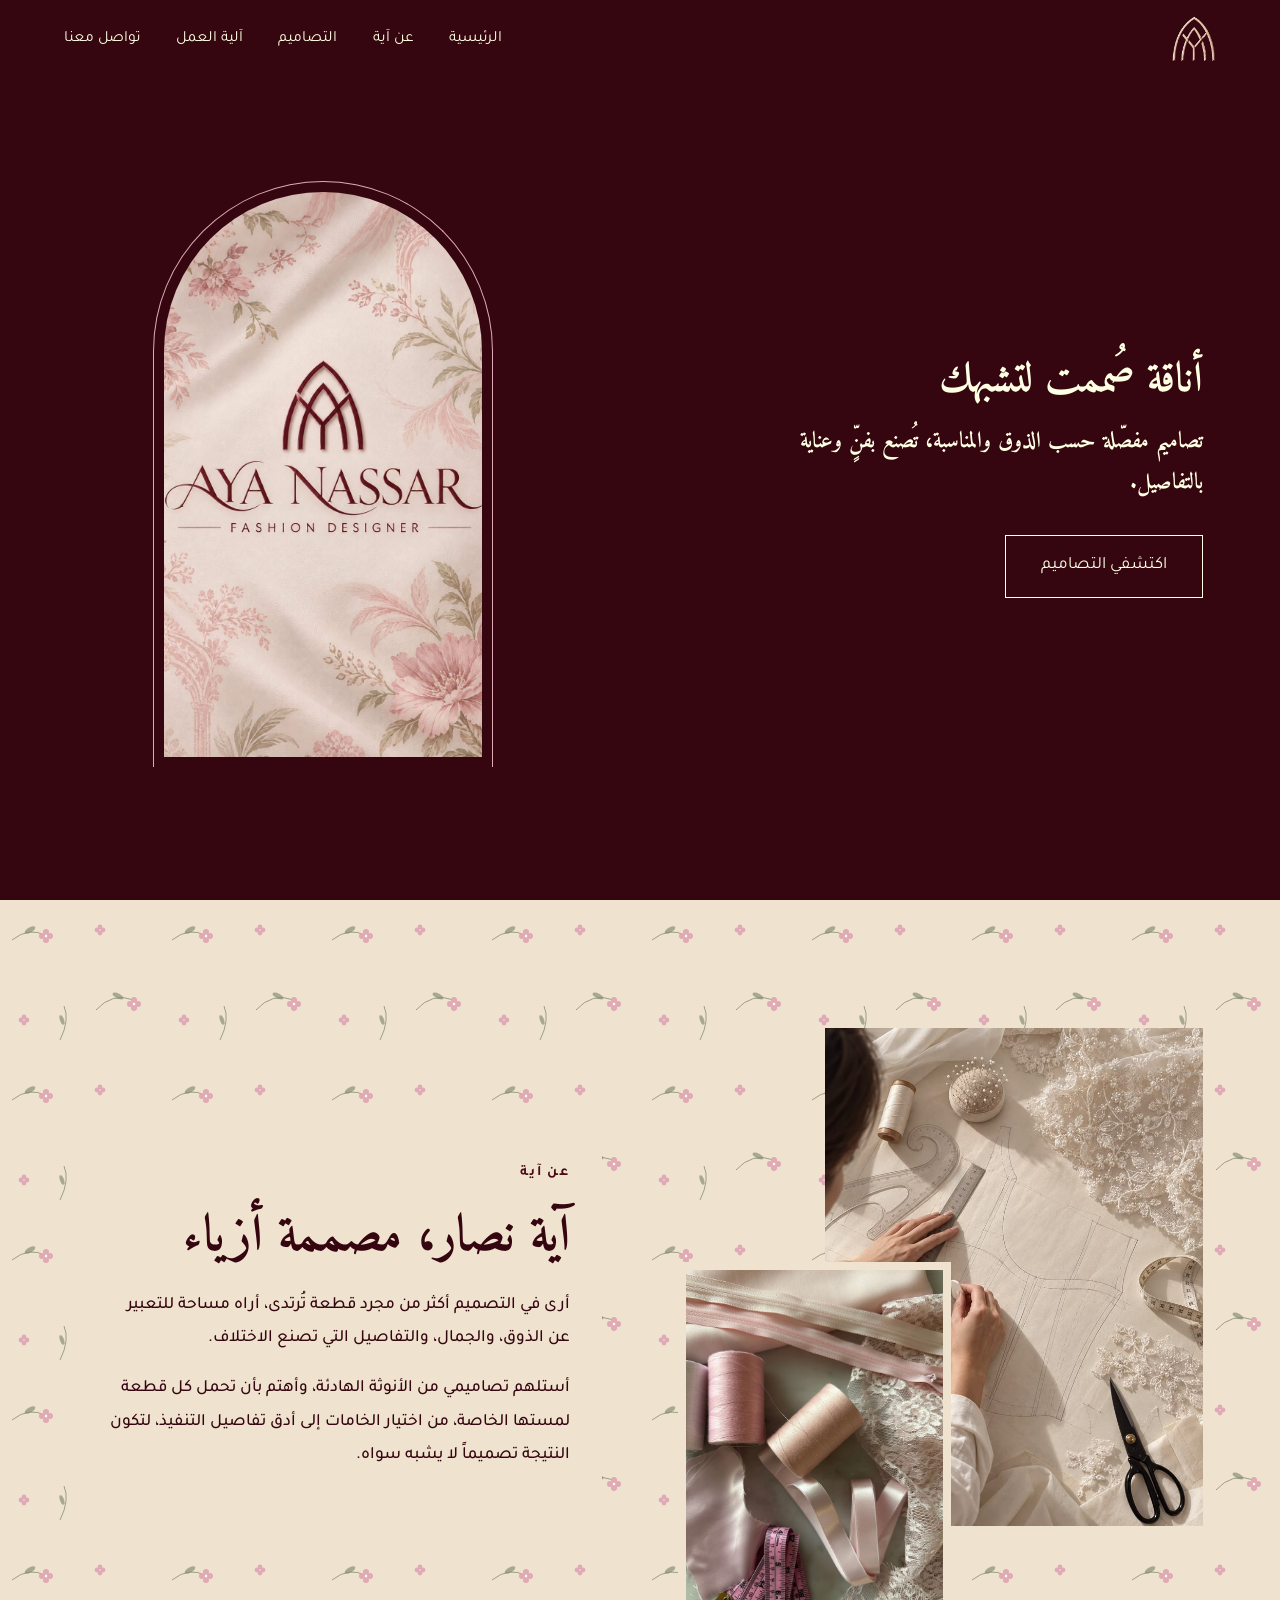
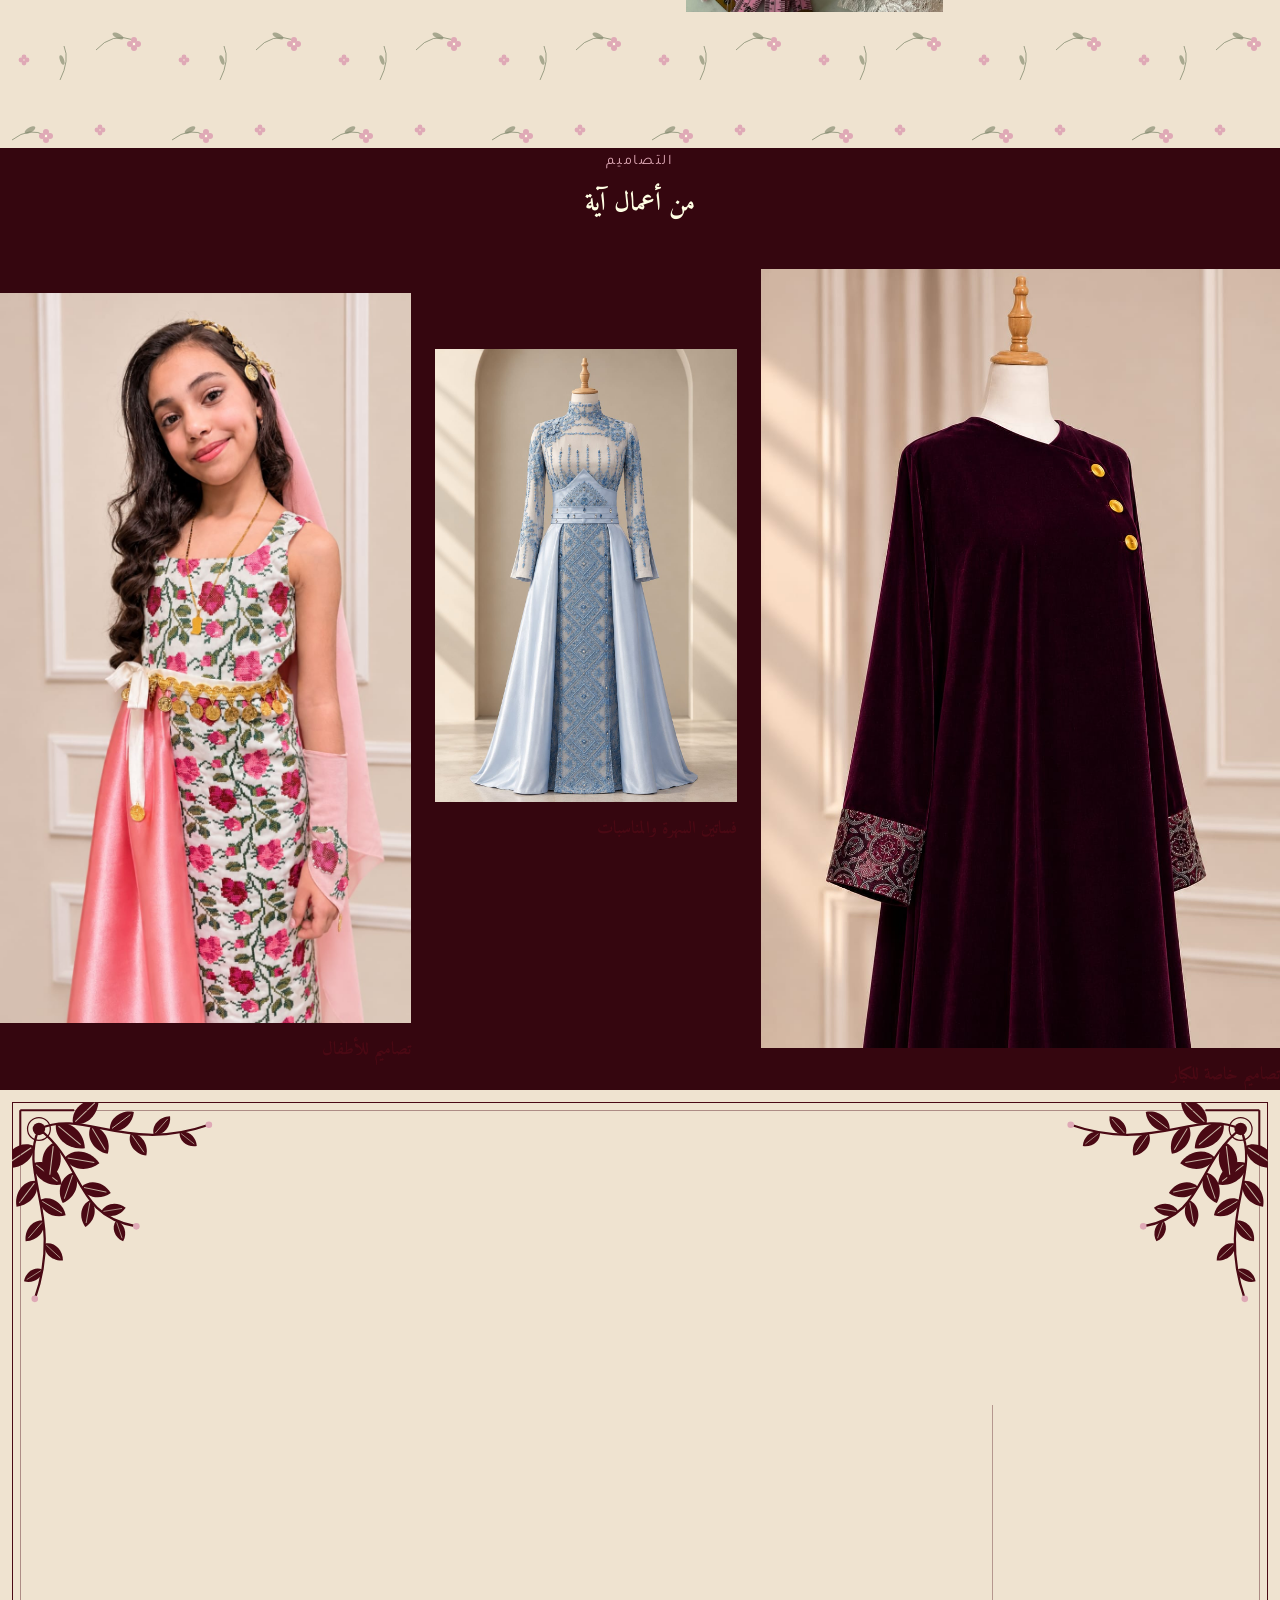
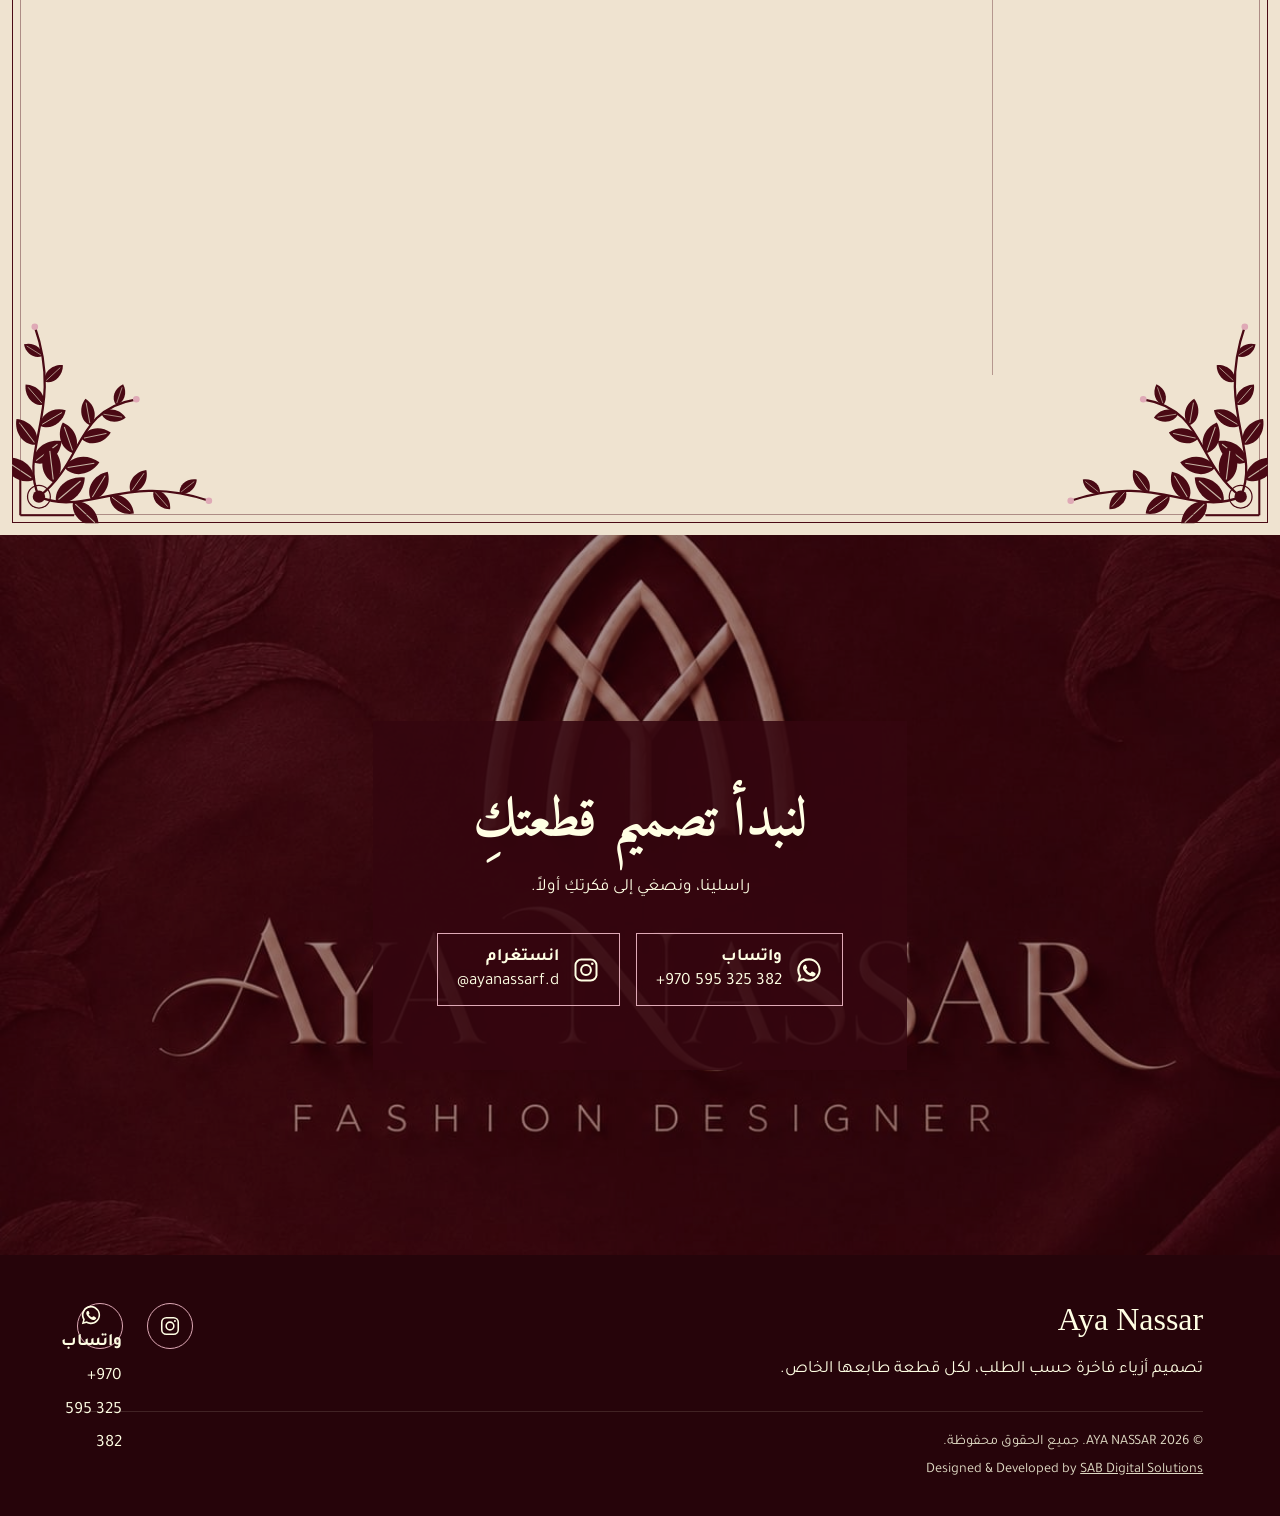
==== commit 8160c7c8: "Update index.html" ====
--- a/index.html
+++ b/index.html
@@ -122,7 +122,18 @@
     <h2>لنبدأ تصميم قطعتكِ</h2>
     <p>راسلينا، ونصغي إلى فكرتكِ أولاً.</p>
     <div class="contact-list">
-      <a class="contact" href="https://wa.me/970595325382" target="_blank" rel="noopener" aria-label="واتساب: 970595325382+"><svg viewBox="0 0 24 24" aria-hidden="true"><path fill="currentColor" d="M12 2a10 10 0 0 0-8.6 15.1L2 22l5-1.3A10 10 0 1 0 12 2zm0 18.2c-1.5 0-3-.4-4.2-1.200l-.3-.2-3 .8.8-2.9-.2-.3A8.200 8.200 0 1 1 12 20.200zm4.500-6.100c-.2-.1-1.500-.7-1.700-.8s-.4-.1-.6.100-.6.800-.8 1-.3.200-.5.100a6.700 6.700 0 0 1-3.300-2.900c-.2-.4.200-.4.700-1.300.1-.2 0-.3 0-.4l-.8-1.900c-.2-.5-.4-.4-.6-.4h-.5a1 1 0 0 0-.7.300 3 3 0 0 0-.9 2.200 5.200 5.200 0 0 0 1.100 2.700 11.800 11.800 0 0 0 4.500 4c1.700.7 2.300.8 3.200.7a2.700 2.700 0 0 0 1.800-1.300 2.200 2.200 0 0 0 .2-1.300c-.1-.1-.3-.2-.5-.3z"/></svg><span><b>واتساب</b><bdi dir="ltr">+970 595 325 382</bdi></span></a>
+
+<a class="contact" href="https://wa.me/970595325382?text=%D9%85%D8%B1%D8%AD%D8%A8%D8%A7%D9%8B%20%D8%A2%D9%8A%D8%A9%D8%8C%20%D9%8A%D8%B3%D8%B9%D8%AF%D9%86%D9%8A%20%D8%A7%D9%84%D8%AA%D9%88%D8%A7%D8%B5%D9%84%20%D9%85%D8%B9%D9%83%D8%8C%20%D9%88%D8%A3%D8%B1%D8%BA%D8%A8%20%D8%A8%D8%A7%D9%84%D8%A7%D8%B3%D8%AA%D9%81%D8%B3%D8%A7%D8%B1%20%D8%B9%D9%86%20%D8%AA%D8%B5%D8%A7%D9%85%D9%8A%D9%85%D9%83."
+   target="_blank" rel="noopener"
+   aria-label="واتساب: 970595325382">
+  <svg viewBox="0 0 24 24" aria-hidden="true">
+    <path fill="currentColor" d="M12 2a10 10 0 0 0-8.6 15.1L2 22l5-1.3A10 10 0 1 0 12 2zm0 18.2c-1.5 0-3-.4-4.2-1.200l-.3-.2-3 .8.8-2.9-.2-.3A8.200 8.200 0 1 1 12 20.200zm4.500-6.100c-.2-.1-1.500-.7-1.700-.8s-.4-.1-.6.100-.6.800-.8 1-.3.200-.5.100a6.700 6.700 0 0 1-3.300-2.900c-.2-.4.200-.4.700-1.300.1-.2 0-.3 0-.4l-.8-1.900c-.2-.5-.4-.4-.6-.4h-.5a1 1 0 0 0-.7.300 3 3 0 0 0-.9 2.200 5.200 5.200 0 0 0 1.100 2.700 11.800 11.800 0 0 0 4.500 4c1.700.7 2.300.8 3.200.7a2.700 2.700 0 0 0 1.800-1.300 2.200 2.200 0 0 0 .2-1.300c-.1-.1-.3-.2-.5-.3z"/>
+  </svg>
+  <span>
+    <b>واتساب</b>
+    <bdi dir="ltr">+970 595 325 382</bdi>
+  </span>
+</a>
       <a class="contact" href="https://www.instagram.com/ayanassarf.d?rpxt=MWltYjZqZWUzdHp2dA==" target="_blank" rel="noopener" aria-label="انستغرام AYA NASSAR"><svg viewBox="0 0 24 24" aria-hidden="true"><rect x="3" y="3" width="18" height="18" rx="5" fill="none" stroke="currentColor" stroke-width="1.7"/><circle cx="12" cy="12" r="4.200" fill="none" stroke="currentColor" stroke-width="1.7"/><circle cx="17.400" cy="6.600" r="1.100" fill="currentColor"/></svg><span><b>انستغرام</b><bdi dir="ltr">@ayanassarf.d</bdi></span></a>
     </div>
   </div>
@@ -134,7 +145,17 @@
   <div><a class="wordmark" href="#home">Aya Nassar</a><p>تصميم أزياء فاخرة حسب الطلب، لكل قطعة طابعها الخاص.</p></div>
   <div class="links">
     <a class="icon-link" href="https://www.instagram.com/ayanassarf.d?rpxt=MWltYjZqZWUzdHp2dA==" target="_blank" rel="noopener" aria-label="انستغرام"><svg viewBox="0 0 24 24" aria-hidden="true"><rect x="3" y="3" width="18" height="18" rx="5" fill="none" stroke="currentColor" stroke-width="1.7"/><circle cx="12" cy="12" r="4.200" fill="none" stroke="currentColor" stroke-width="1.7"/><circle cx="17.400" cy="6.600" r="1.100" fill="currentColor"/></svg></a>
-    <a class="icon-link" href="https://wa.me/970595325382" target="_blank" rel="noopener" aria-label="واتساب"><svg viewBox="0 0 24 24" aria-hidden="true"><path fill="currentColor" d="M12 2a10 10 0 0 0-8.6 15.1L2 22l5-1.3A10 10 0 1 0 12 2zm0 18.2c-1.5 0-3-.4-4.2-1.200l-.3-.2-3 .8.8-2.9-.2-.3A8.200 8.200 0 1 1 12 20.200zm4.500-6.100c-.2-.1-1.500-.7-1.700-.8s-.4-.1-.6.100-.6.800-.8 1-.3.200-.5.100a6.700 6.700 0 0 1-3.300-2.900c-.2-.4.200-.4.700-1.300.1-.2 0-.3 0-.4l-.8-1.900c-.2-.5-.4-.4-.6-.4h-.5a1 1 0 0 0-.7.300 3 3 0 0 0-.9 2.200 5.200 5.200 0 0 0 1.100 2.700 11.800 11.800 0 0 0 4.500 4c1.700.7 2.300.8 3.200.7a2.700 2.700 0 0 0 1.800-1.300 2.200 2.200 0 0 0 .2-1.300c-.1-.1-.3-.2-.5-.3z"/></svg></a>
+ <a class="icon-link" href="https://wa.me/970595325382?text=%D9%85%D8%B1%D8%AD%D8%A8%D8%A7%D9%8B%20%D8%A2%D9%8A%D8%A9%D8%8C%20%D9%8A%D8%B3%D8%B9%D8%AF%D9%86%D9%8A%20%D8%A7%D9%84%D8%AA%D9%88%D8%A7%D8%B5%D9%84%20%D9%85%D8%B9%D9%83%D8%8C%20%D9%88%D8%A3%D8%B1%D8%BA%D8%A8%20%D8%A8%D8%A7%D9%84%D8%A7%D8%B3%D8%AA%D9%81%D8%B3%D8%A7%D8%B1%20%D8%B9%D9%86%20%D8%AA%D8%B5%D8%A7%D9%85%D9%8A%D9%85%D9%83."
+   target="_blank" rel="noopener"
+   aria-label="واتساب: 970595325382">
+  <svg viewBox="0 0 24 24" aria-hidden="true">
+    <path fill="currentColor" d="M12 2a10 10 0 0 0-8.6 15.1L2 22l5-1.3A10 10 0 1 0 12 2zm0 18.2c-1.5 0-3-.4-4.2-1.200l-.3-.2-3 .8.8-2.9-.2-.3A8.200 8.200 0 1 1 12 20.200zm4.500-6.100c-.2-.1-1.500-.7-1.700-.8s-.4-.1-.6.100-.6.800-.8 1-.3.200-.5.100a6.700 6.700 0 0 1-3.300-2.900c-.2-.4.200-.4.700-1.300.1-.2 0-.3 0-.4l-.8-1.900c-.2-.5-.4-.4-.6-.4h-.5a1 1 0 0 0-.7.300 3 3 0 0 0-.9 2.200 5.200 5.200 0 0 0 1.100 2.700 11.800 11.800 0 0 0 4.500 4c1.700.7 2.300.8 3.200.7a2.700 2.700 0 0 0 1.800-1.300 2.200 2.200 0 0 0 .2-1.300c-.1-.1-.3-.2-.5-.3z"/>
+  </svg>
+  <span>
+    <b>واتساب</b>
+    <bdi dir="ltr">+970 595 325 382</bdi>
+  </span>
+</a>
   </div>
   <small>
   © <span id="yr">2026</span> AYA NASSAR. جميع الحقوق محفوظة.<br>
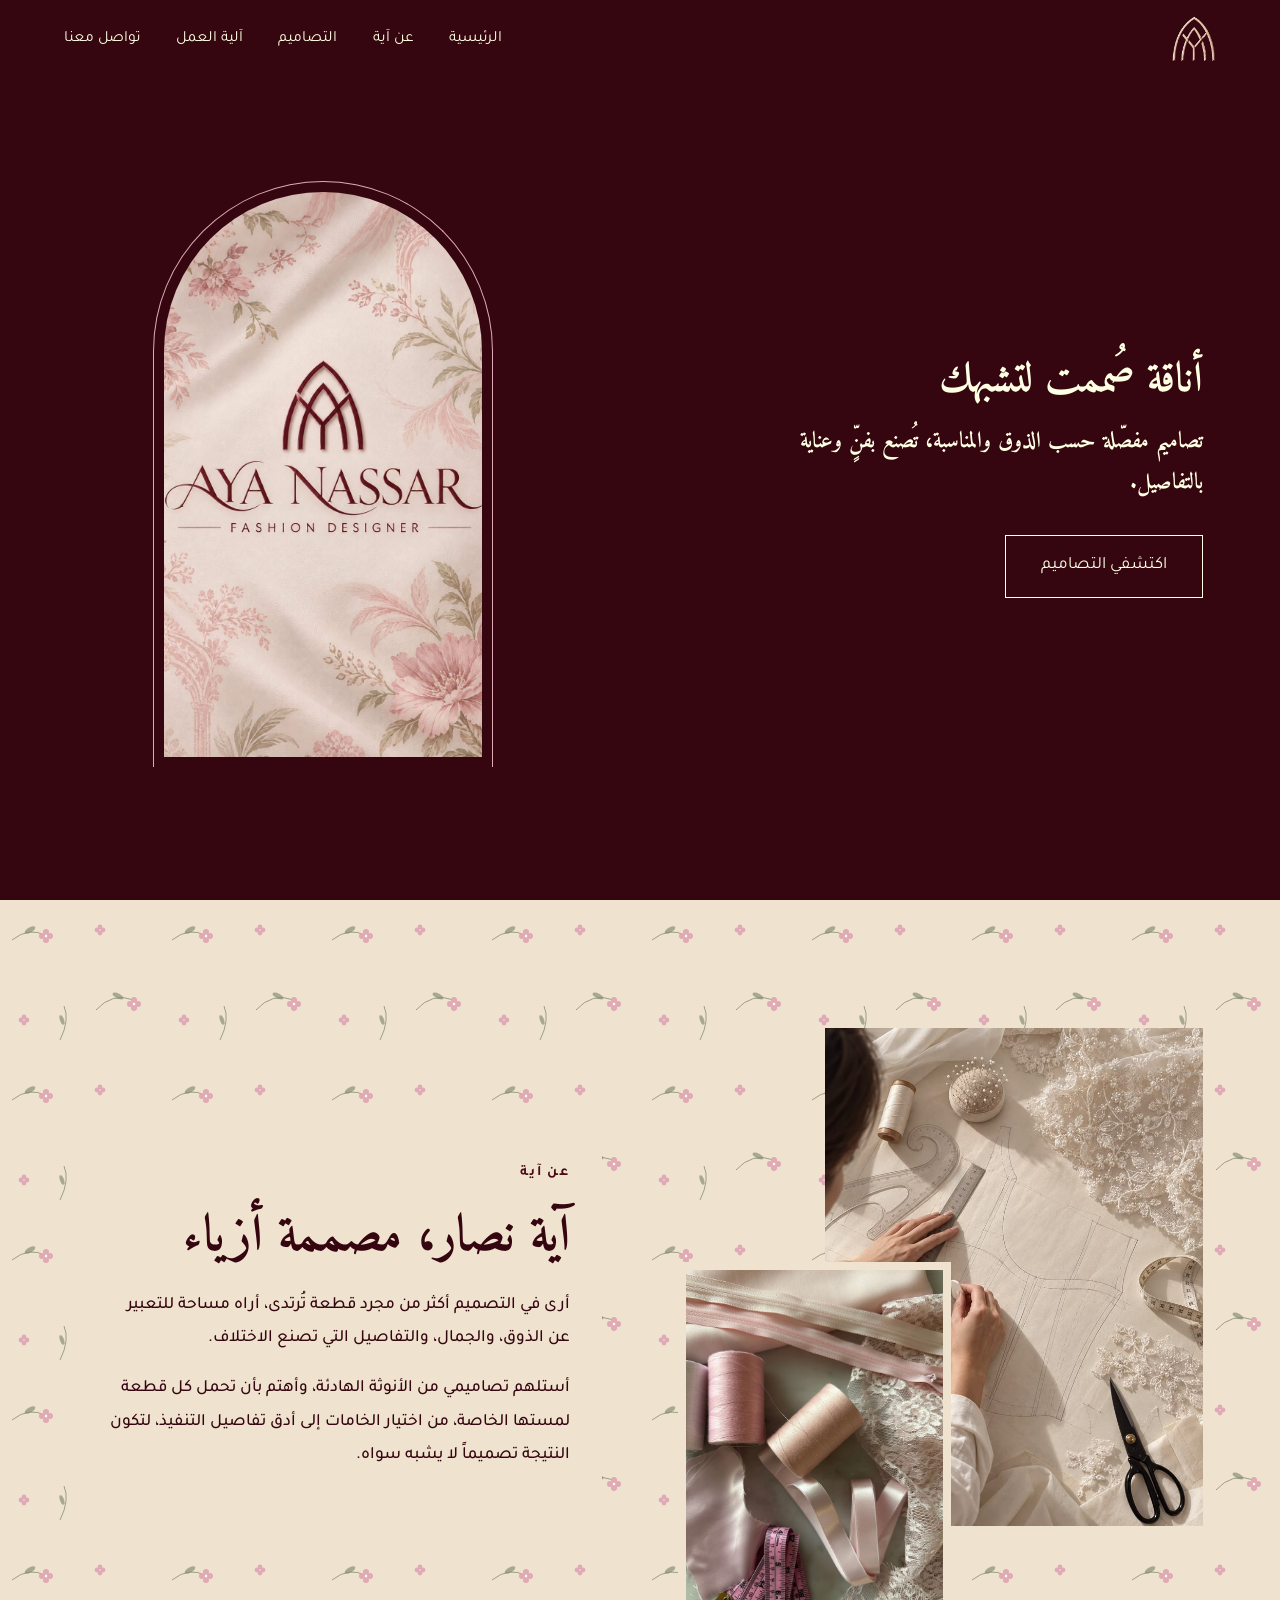
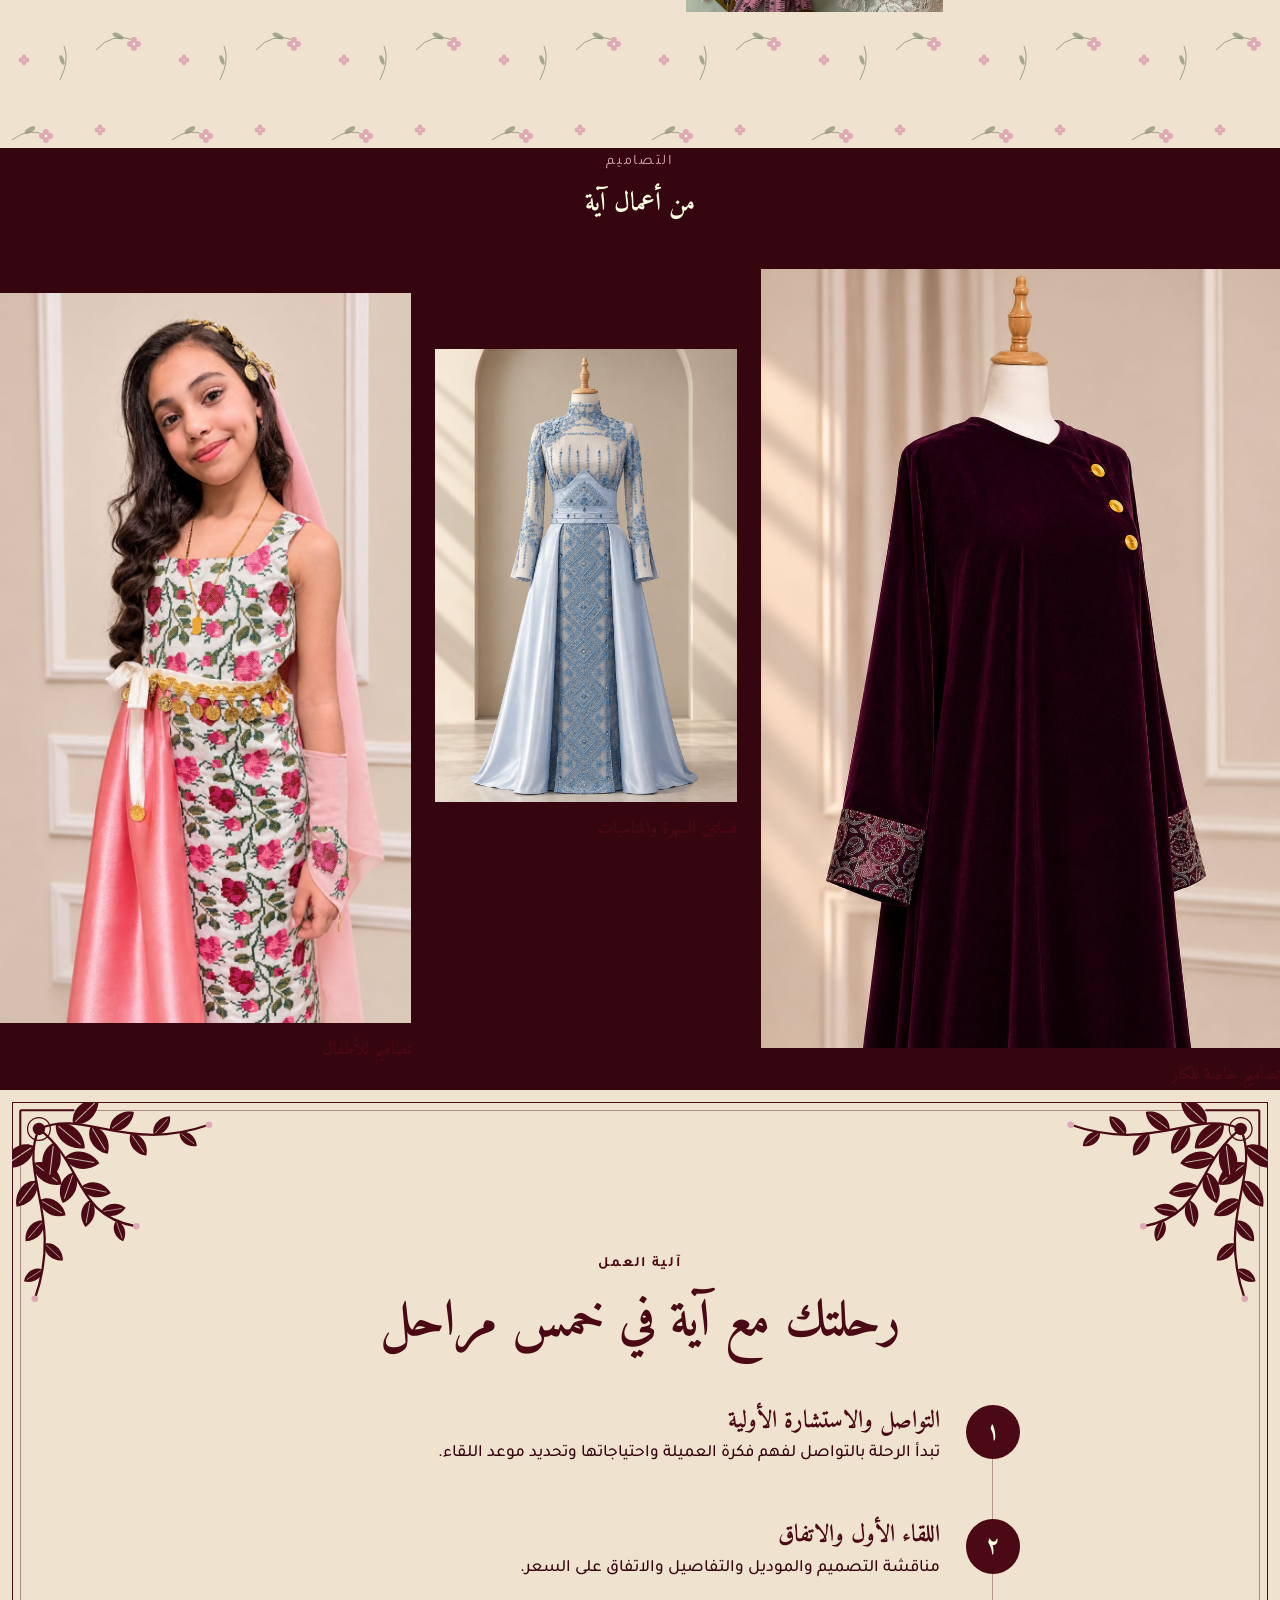
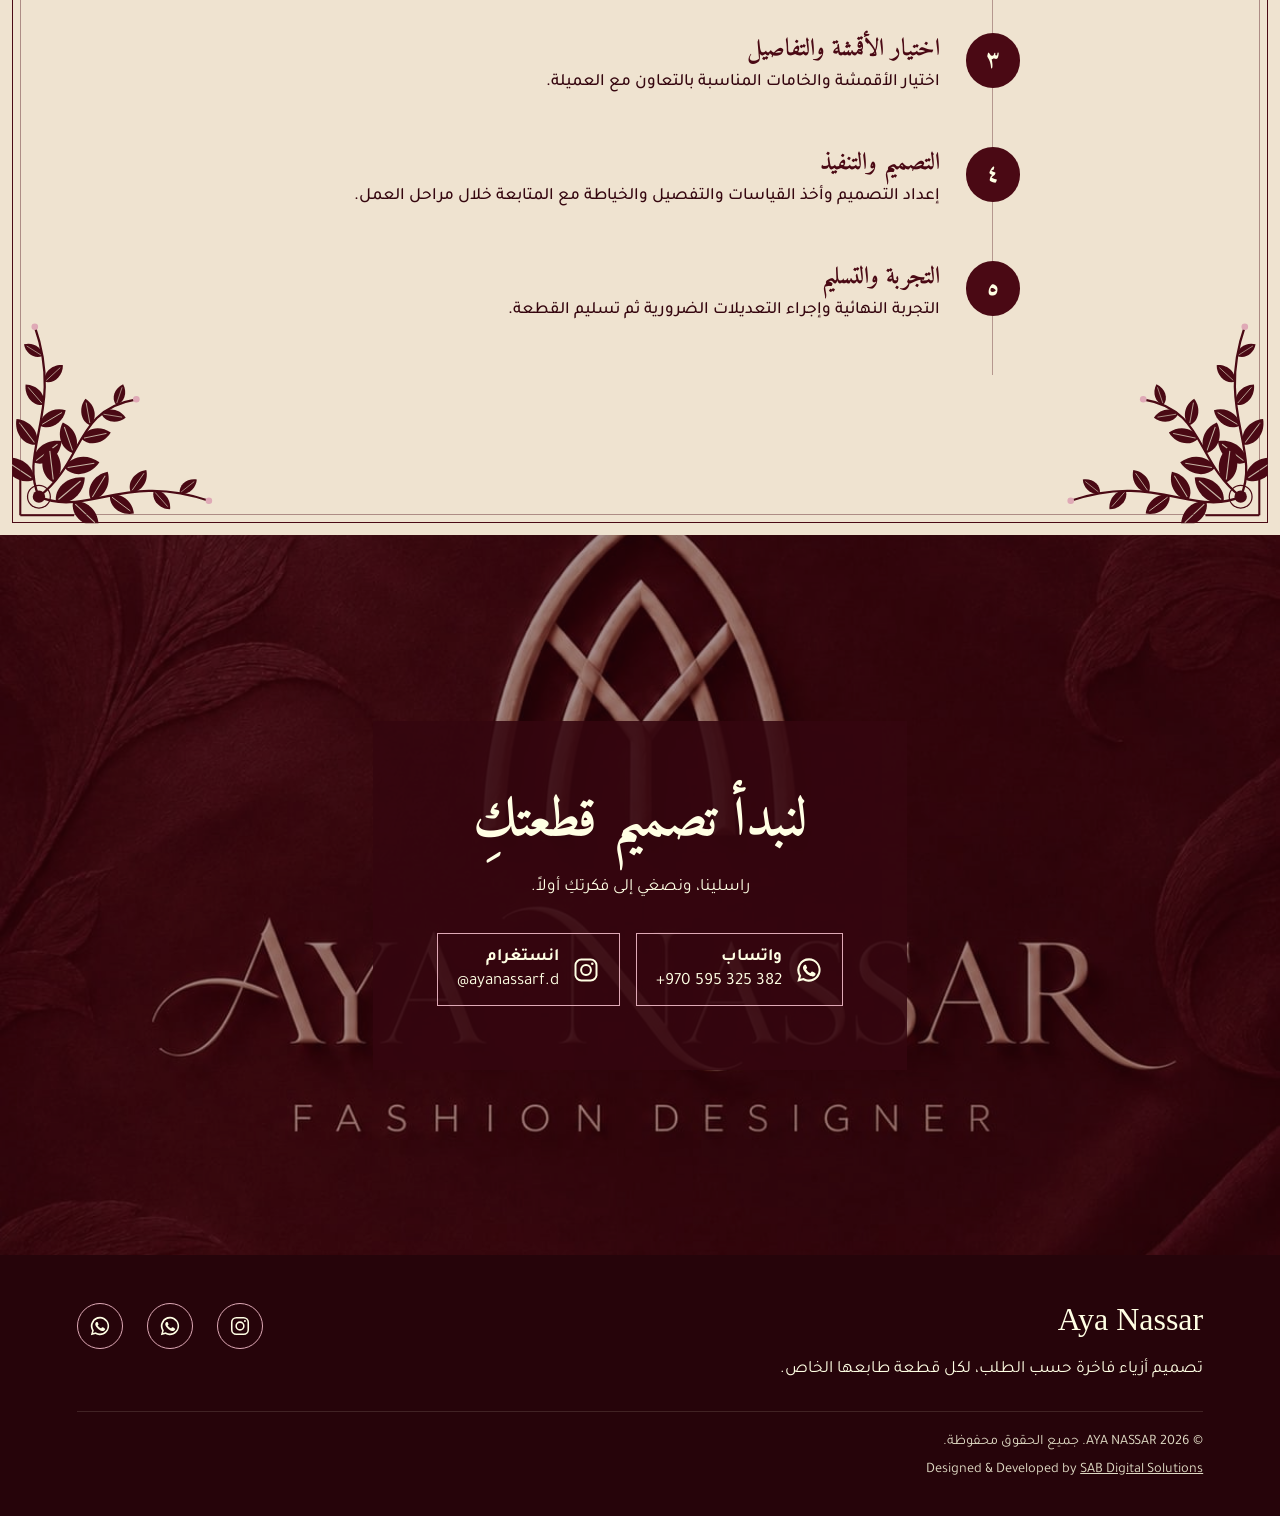
==== commit d858b93d: "Update index.html" ====
--- a/index.html
+++ b/index.html
@@ -145,16 +145,14 @@
   <div><a class="wordmark" href="#home">Aya Nassar</a><p>تصميم أزياء فاخرة حسب الطلب، لكل قطعة طابعها الخاص.</p></div>
   <div class="links">
     <a class="icon-link" href="https://www.instagram.com/ayanassarf.d?rpxt=MWltYjZqZWUzdHp2dA==" target="_blank" rel="noopener" aria-label="انستغرام"><svg viewBox="0 0 24 24" aria-hidden="true"><rect x="3" y="3" width="18" height="18" rx="5" fill="none" stroke="currentColor" stroke-width="1.7"/><circle cx="12" cy="12" r="4.200" fill="none" stroke="currentColor" stroke-width="1.7"/><circle cx="17.400" cy="6.600" r="1.100" fill="currentColor"/></svg></a>
- <a class="icon-link" href="https://wa.me/970595325382?text=%D9%85%D8%B1%D8%AD%D8%A8%D8%A7%D9%8B%20%D8%A2%D9%8A%D8%A9%D8%8C%20%D9%8A%D8%B3%D8%B9%D8%AF%D9%86%D9%8A%20%D8%A7%D9%84%D8%AA%D9%88%D8%A7%D8%B5%D9%84%20%D9%85%D8%B9%D9%83%D8%8C%20%D9%88%D8%A3%D8%B1%D8%BA%D8%A8%20%D8%A8%D8%A7%D9%84%D8%A7%D8%B3%D8%AA%D9%81%D8%B3%D8%A7%D8%B1%20%D8%B9%D9%86%20%D8%AA%D8%B5%D8%A7%D9%85%D9%8A%D9%85%D9%83."
-   target="_blank" rel="noopener"
-   aria-label="واتساب: 970595325382">
+    <a class="icon-link" href="https://wa.me/970595325382" target="_blank" rel="noopener" aria-label="واتساب"><svg viewBox="0 0 24 24" aria-hidden="true"><path fill="currentColor" d="M12 2a10 10 0 0 0-8.6 15.1L2 22l5-1.3A10 10 0 1 0 12 2zm0 18.2c-1.5 0-3-.4-4.2-1.200l-.3-.2-3 .8.8-2.9-.2-.3A8.200 8.200 0 1 1 12 20.200zm4.500-6.100c-.2-.1-1.500-.7-1.700-.8s-.4-.1-.6.100-.6.800-.8 1-.3.200-.5.100a6.700 6.700 0 0 1-3.300-2.900c-.2-.4.200-.4.700-1.300.1-.2 0-.3 0-.4l-.8-1.900c-.2-.5-.4-.4-.6-.4h-.5a1 1 0 0 0-.7.300 3 3 0 0 0-.9 2.200 5.200 5.200 0 0 0 1.100 2.700 11.800 11.800 0 0 0 4.500 4c1.700.7 2.300.8 3.200.7a2.700 2.700 0 0 0 1.800-1.300 2.200 2.200 0 0 0 .2-1.300c-.1-.1-.3-.2-.5-.3z"/></svg></a>
+
+    
+<a class="icon-link" href="https://wa.me/970595325382?text=%D9%85%D8%B1%D8%AD%D8%A8%D8%A7%D9%8B%20%D8%A2%D9%8A%D8%A9%D8%8C%20%D9%8A%D8%B3%D8%B9%D8%AF%D9%86%D9%8A%20%D8%A7%D9%84%D8%AA%D9%88%D8%A7%D8%B5%D9%84%20%D9%85%D8%B9%D9%83%D8%8C%20%D9%88%D8%A3%D8%B1%D8%BA%D8%A8%20%D8%A8%D8%A7%D9%84%D8%A7%D8%B3%D8%AA%D9%81%D8%B3%D8%A7%D8%B1%20%D8%B9%D9%86%20%D8%AA%D8%B5%D8%A7%D9%85%D9%8A%D9%85%D9%83."
+   target="_blank" rel="noopener" aria-label="واتساب">
   <svg viewBox="0 0 24 24" aria-hidden="true">
     <path fill="currentColor" d="M12 2a10 10 0 0 0-8.6 15.1L2 22l5-1.3A10 10 0 1 0 12 2zm0 18.2c-1.5 0-3-.4-4.2-1.200l-.3-.2-3 .8.8-2.9-.2-.3A8.200 8.200 0 1 1 12 20.200zm4.500-6.100c-.2-.1-1.500-.7-1.700-.8s-.4-.1-.6.100-.6.800-.8 1-.3.200-.5.100a6.700 6.700 0 0 1-3.300-2.900c-.2-.4.200-.4.700-1.300.1-.2 0-.3 0-.4l-.8-1.900c-.2-.5-.4-.4-.6-.4h-.5a1 1 0 0 0-.7.300 3 3 0 0 0-.9 2.200 5.200 5.200 0 0 0 1.100 2.700 11.800 11.800 0 0 0 4.500 4c1.700.7 2.300.8 3.200.7a2.700 2.700 0 0 0 1.800-1.300 2.200 2.200 0 0 0 .2-1.300c-.1-.1-.3-.2-.5-.3z"/>
   </svg>
-  <span>
-    <b>واتساب</b>
-    <bdi dir="ltr">+970 595 325 382</bdi>
-  </span>
 </a>
   </div>
   <small>
